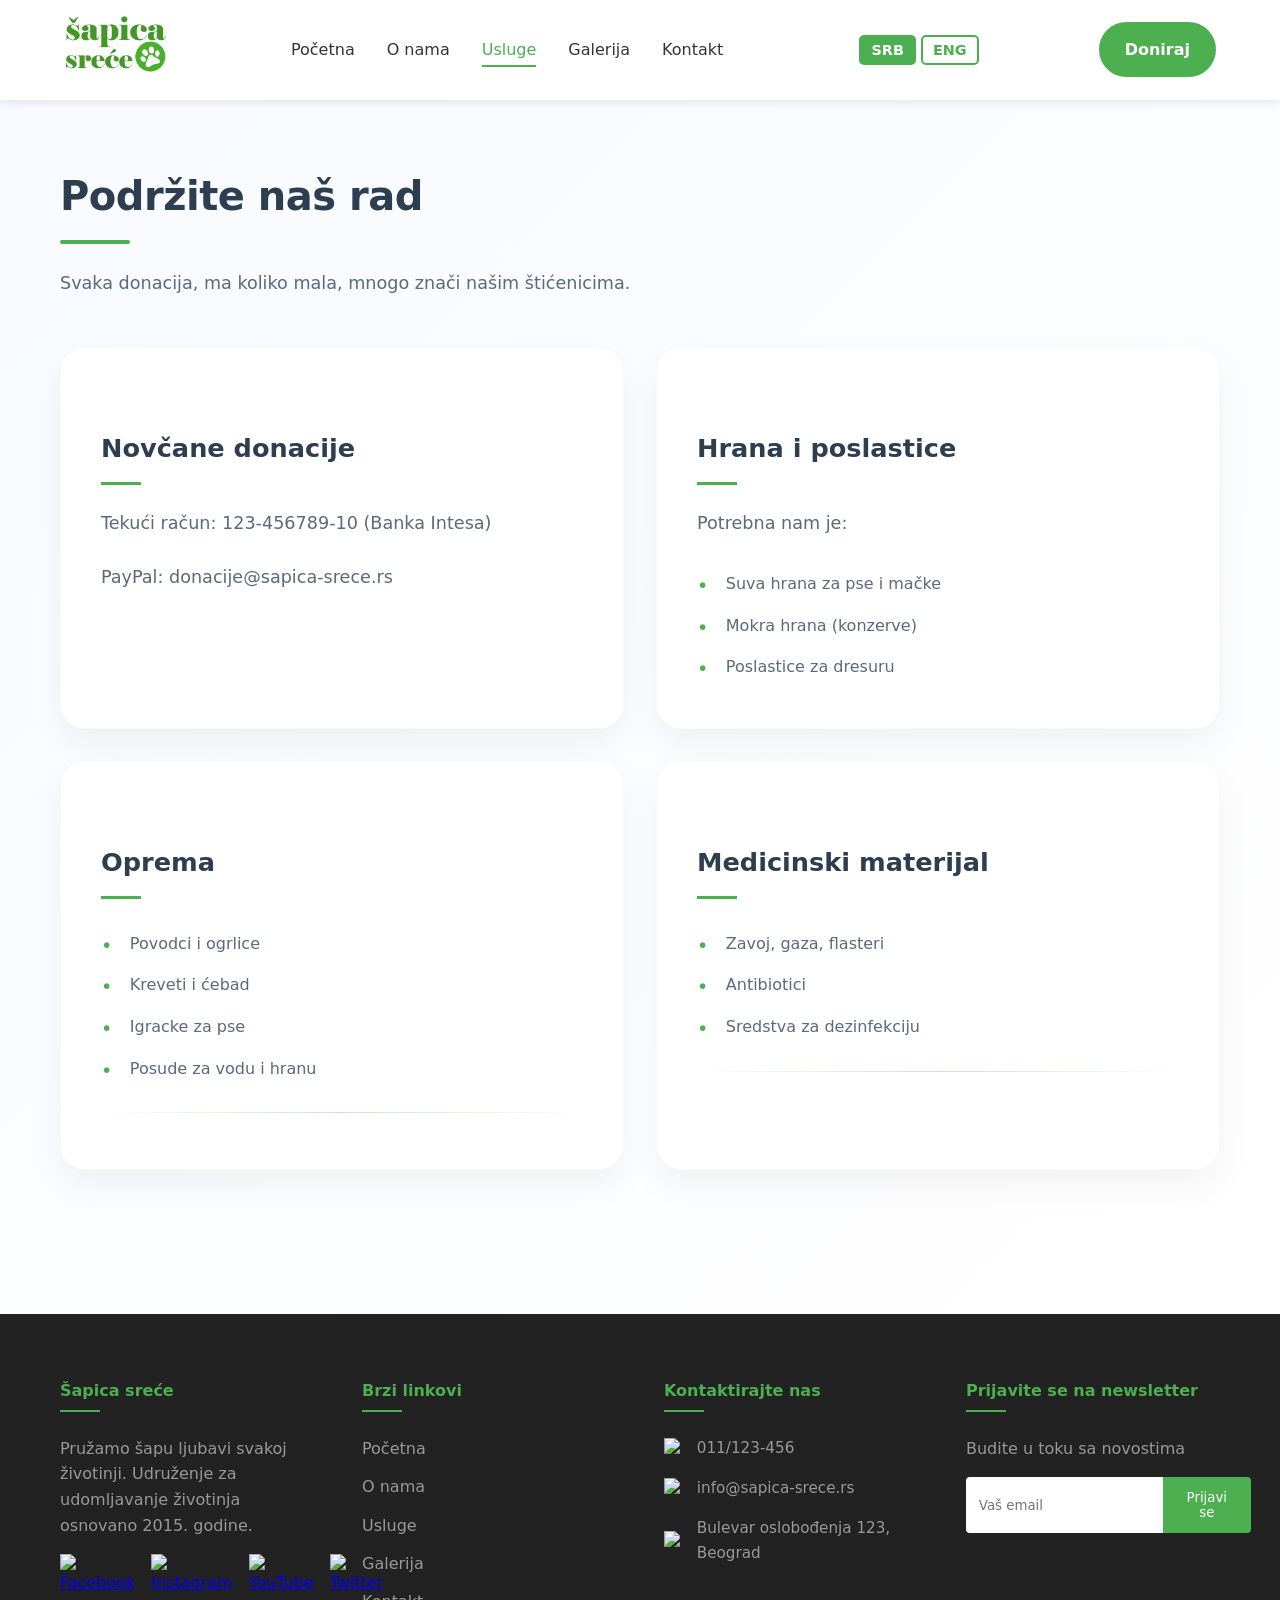
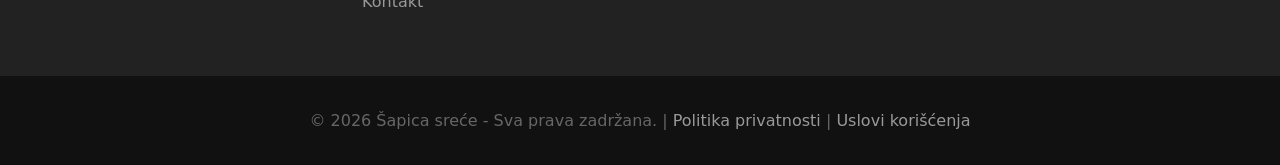
==== donacije.html @ 38eee3e7 "Add files via upload" ====
<!DOCTYPE html>
<html lang="sr">
<head>
    <meta charset="UTF-8">
    <meta name="viewport" content="width=device-width, initial-scale=1.0">

    <meta name="description" content="Podržite rad Šapica sreće donacijama. Hrana, oprema, novac ili volontiranje - svaka pomoć znači našim štićenicima.">
    <meta name="keywords" content="donacije, pomoć, hrana za pse, hrana za mačke, doniraj">
    <meta name="author" content="Šapica sreće">
    <meta name="robots" content="index, follow">

    <meta property="og:title" content="Donacije - Šapica sreće">
    <meta property="og:description" content="Pomozite nam da pomognemo njima. Donirajte.">
    <meta property="og:image" content="logo.png">
    <meta property="og:url" content="https://www.sapica-srece.rs/donacije.html">
    
    <title>Šapica sreće | Donacije</title>
    
    <link rel="stylesheet" href="style.css">
    <link rel="icon" type="image/png" href="sapica.png">
    <script type="application/ld+json">
        {
        "@context": "https://schema.org",
        "@type": "NGO",
        "name": "Šapica sreće",
        "alternateName": "Udruženje za udomljavanje životinja Šapica sreće",
        "url": "https://www.sapica-srece.rs",
        "logo": "logo.png",
        "description": "Udruženje za udomljavanje pasa i mačaka. Pružamo šapu ljubavi svakoj životinji.",
        "foundingDate": "2015",
        "email": "info@sapica-srece.rs",
        "telephone": "+38111123456",
        "address": {
            "@type": "PostalAddress",
            "streetAddress": "Bulevar oslobođenja 123",
            "addressLocality": "Beograd",
            "postalCode": "11000",
            "addressCountry": "RS"
        },
        "openingHoursSpecification": [
            {
            "@type": "OpeningHoursSpecification",
            "dayOfWeek": ["Monday", "Tuesday", "Wednesday", "Thursday", "Friday"],
            "opens": "10:00",
            "closes": "18:00"
            },
            {
            "@type": "OpeningHoursSpecification",
            "dayOfWeek": "Saturday",
            "opens": "10:00",
            "closes": "15:00"
            }
        ],
        "sameAs": [
            "https://www.facebook.com/sapicasrece",
            "https://www.instagram.com/sapicasrece"
        ]
        }
    </script>
</head>
<body class="donations-page">
    <header>
        <nav class="main-nav">
            <div class="nav-container">
                <div class="logo">
                    <a href="index.html">
                        <img src="logo.png" alt="Šapica sreće - Udruženje za udomljavanje životinja">
                    </a>
                </div>

                <ul class="nav-menu">
                    <li><a href="index.html">Početna</a></li>
                    <li><a href="o-nama.html">O nama</a></li>

                    <li class="mega-menu-trigger">
                        <a href="usluge.html" class="active">Usluge</a>
                        <div class="mega-menu">
                            <div class="mega-menu-grid">
                                <div class="mega-col">
                                    <h3>Udomljavanje</h3>
                                    <ul>
                                        <li><a href="psi.html">Psi za udomljavanje</a></li>
                                        <li><a href="macke.html">Mačke za udomljavanje</a></li>
                                    </ul>
                                </div>
                                <div class="mega-col">
                                    <h3>Veterinarska pomoć</h3>
                                    <ul>
                                        <li><a href="vakcinacije.html">Vakcinacije</a></li>
                                        <li><a href="sterilizacija.html">Sterilizacija</a></li>
                                        <li><a href="mikrocip.html">Mikročipovanje</a></li>
                                        <li><a href="pregledi.html">Zdravstveni pregledi</a></li>
                                    </ul>
                                </div>
                                <div class="mega-col">
                                    <h3>Volontiranje</h3>
                                    <ul>
                                        <li><a href="volontiranje.html">Postani volonter</a></li>
                                        <li><a href="donacije.html">Donacije</a></li>
                                    </ul>
                                </div>
                            </div>
                        </div>
                    </li>
                    
                    <li><a href="galerija.html">Galerija</a></li>
                    <li><a href="kontakt.html">Kontakt</a></li>
                </ul>

                <div class="language-selector">
                    <button class="lang-btn active" data-lang="sr">SRB</button>
                    <button class="lang-btn" data-lang="en">ENG</button>
                </div>
                <a href="donacije.html" class="donate-btn pulse-animation">Doniraj</a>

                <button class="hamburger-menu">
                    <span></span>
                    <span></span>
                    <span></span>
                </button>
            </div>
        </nav>
    </header>

<main>
<section class="service-detail">
    <div class="container">
        <div class="row">
            <div class="col-lg-8">
                <h2>Podržite naš rad</h2>
                <p>Svaka donacija, ma koliko mala, mnogo znači našim štićenicima.</p>
                
                <div class="donation-options">
                    <div class="donation-card">
                        <h3>Novčane donacije</h3>
                        <p>Tekući račun: 123-456789-10 (Banka Intesa)</p>
                        <p>PayPal: donacije@sapica-srece.rs</p>
                    </div>
                    
                    <div class="donation-card">
                        <h3>Hrana i poslastice</h3>
                        <p>Potrebna nam je:</p>
                        <ul>
                            <li>Suva hrana za pse i mačke</li>
                            <li>Mokra hrana (konzerve)</li>
                            <li>Poslastice za dresuru</li>
                        </ul>
                    </div>
                    
                    <div class="donation-card">
                        <h3>Oprema</h3>
                        <ul>
                            <li>Povodci i ogrlice</li>
                            <li>Kreveti i ćebad</li>
                            <li>Igracke za pse</li>
                            <li>Posude za vodu i hranu</li>
                        </ul>
                    </div>
                    
                    <div class="donation-card">
                        <h3>Medicinski materijal</h3>
                        <ul>
                            <li>Zavoj, gaza, flasteri</li>
                            <li>Antibiotici</li>
                            <li>Sredstva za dezinfekciju</li>
                        </ul>
                    </div>
                </div>
            </div>
        </div>
    </div>
</section>
</main>

    <footer>
        <div class="footer-content">
            <div class="footer-section">
                <h4>Šapica sreće</h4>
                <p>Pružamo šapu ljubavi svakoj životinji. Udruženje za udomljavanje životinja osnovano 2015. godine.</p>
                
                <div class="social-icons">
                    <a href="#" aria-label="Facebook"><img src="footer/fb-ikonica.png" alt="Facebook"></a>
                    <a href="#" aria-label="Instagram"><img src="footer/Instagram_ikonica.png" alt="Instagram"></a>
                    <a href="#" aria-label="YouTube"><img src="footer/yt-ikonica.png" alt="YouTube"></a>
                    <a href="#" aria-label="Twitter"><img src="footer/X_ikonica.png" alt="Twitter"></a>
                </div>
            </div>

            <div class="footer-section">
                <h4>Brzi linkovi</h4>
                <ul class="footer-links">
                    <li><a href="index.html">Početna</a></li>
                    <li><a href="o-nama.html">O nama</a></li>
                    <li><a href="usluge.html">Usluge</a></li>
                    <li><a href="galerija.html">Galerija</a></li>
                    <li><a href="kontakt.html">Kontakt</a></li>
                </ul>
            </div>

            <div class="footer-section">
                <h4>Kontaktirajte nas</h4>
                <ul class="contact-info">
                    <li><img src="footer/telefon-ikonica.png" alt="Telefon"> 011/123-456</li>
                    <li><img src="footer/email-ikonica.png" alt="Email"> info@sapica-srece.rs</li>
                    <li><img src="footer/lokacija-ikonica.png" alt="Lokacija"> Bulevar oslobođenja 123, Beograd</li>
                </ul>
            </div>

            <div class="footer-section">
                <h4>Prijavite se na newsletter</h4>
                <p>Budite u toku sa novostima</p>
                <form class="newsletter-form">
                    <input type="email" placeholder="Vaš email" required>
                    <button type="submit">Prijavi se</button>
                </form>
            </div>
        </div>
        
        <div class="footer-bottom">
            <p>&copy; 2026 Šapica sreće - Sva prava zadržana. | <a href="politika-privatnosti.html">Politika privatnosti</a> | <a href="uslovi.html">Uslovi korišćenja</a></p>
        </div>
    </footer>

    <script src="js/jquery-3.6.0.min.js"></script>
    <script src="main.js"></script>
    <script src="jezik.js"></script>
</body>
</html>
---- style.css ----
/* ===== 1. RESET I OSNOVNI STILOVI ===== */
* {
    margin: 0;
    padding: 0;
    box-sizing: border-box;
}

:root {
    --primary-color: #4CAF50;
    --text-color: #333333;
    --light-gray: #f5f5f5;
    --dark-gray: #666666;
    --white: #ffffff;
    --black: #000000;
    --shadow: 0 2px 10px rgba(0, 0, 0, 0.1);
    --shadow-hover: 0 5px 20px rgba(0, 0, 0, 0.15);
    --transition: all 0.3s ease;
}
@font-face {
    font-family: 'Montserrat';
    src: url('Lavishly_Yours,Montserrat/Montserrat/Montserrat-VariableFont_wght.ttf') format('truetype');
    font-weight: 100 900;  /* Podržava sve debljine od 100 do 900 */
    font-style: normal;
    font-display: swap;
}

@font-face {
    font-family: 'Montserrat';
    src: url('Lavishly_Yours,Montserrat/Montserrat/Montserrat-Italic-VariableFont_wght.ttf') format('truetype');
    font-weight: 100 900;
    font-style: italic;
    font-display: swap;
}

* {
    font-family: 'Montserrat', 'Segoe UI', system-ui, -apple-system, sans-serif;
}
html {
    scroll-behavior: smooth;
    font-size: 16px;
}

body {
    font-family: 'Montserrat', 'Segoe UI', sans-serif;
    color: var(--text-color);
    line-height: 1.6;
    overflow-x: hidden;
}

.container {
    max-width: 1200px;
    margin: 0 auto;
    padding: 0 20px;
}

/* ===== 2. TIPOGRAFIJA ===== */
.section-title {
    font-size: 2.5rem;
    text-align: center;
    margin-bottom: 3rem;
    position: relative;
    padding-bottom: 1rem;
}

.section-title::after {
    content: '';
    position: absolute;
    bottom: 0;
    left: 50%;
    transform: translateX(-50%);
    width: 80px;
    height: 3px;
    background: var(--primary-color);
}

.section-title.text-left::after {
    left: 0;
    transform: none;
}

.page-hero {
    height: 300px;
    background-size: cover;
    background-position: center;
    display: flex;
    align-items: center;
    justify-content: center;
    text-align: center;
    color: var(--white);
    position: relative;
}

.hero-content h1 {
    font-size: 3rem;
    margin-bottom: 1rem;
    animation: fadeInDown 1s;
}

.hero-content p {
    font-size: 1.2rem;
    animation: fadeInUp 1s;
}
.hero-content1 h1 {
    font-size: 3rem;
    margin-bottom: 1rem;
    animation: fadeInDown 1s;
}

.hero-content1 p {
    font-size: 1.2rem;
    animation: fadeInUp 1s;
}

/* ===== 3. DUGMAD ===== */
.btn-outline {
    display: inline-block;
    padding: 1rem 2rem;
    border: 2px solid var(--primary-color);
    color: var(--primary-color);
    text-decoration: none;
    border-radius: 50px;
    transition: var(--transition);
}

.btn-outline:hover {
    background: var(--primary-color);
    color: var(--white);
}

.btn-primary {
    display: inline-block;
    padding: 1rem 2rem;
    background: var(--primary-color);
    color: var(--white);
    text-decoration: none;
    border-radius: 50px;
    transition: var(--transition);
    border: 2px solid var(--primary-color);
}

.btn-primary:hover {
    background: transparent;
    color: var(--primary-color);
}

.btn-service {
    display: inline-block;
    padding: 0.8rem 2rem;
    background: transparent;
    color: var(--primary-color);
    text-decoration: none;
    border: 2px solid var(--primary-color);
    border-radius: 50px;
    font-weight: 600;
    transition: all 0.3s ease;
    font-size: 0.95rem;
    letter-spacing: 0.5px;
}

.btn-service:hover {
    background: var(--primary-color);
    color: white;
    transform: translateY(-2px);
    box-shadow: 0 5px 15px rgba(76, 175, 80, 0.3);
}

.btn-small {
    display: inline-block;
    margin: 0 1rem 1rem;
    padding: 0.5rem 1.5rem;
    background: var(--primary-color);
    color: white;
    text-decoration: none;
    border-radius: 5px;
    transition: 0.3s;
}

.btn-small:hover {
    background: var(--primary-color);
}

.btn-sidebar {
    display: block;
    width: 100%;
    padding: 1.2rem;
    background: var(--primary-color);
    color: white;
    text-align: center;
    text-decoration: none;
    border-radius: 50px;
    margin-top: 2rem;
    transition: all 0.3s ease;
    font-weight: 600;
    font-size: 1.1rem;
    letter-spacing: 0.5px;
    border: none;
    box-shadow: 0 10px 20px rgba(76, 175, 80, 0.2);
}

.btn-sidebar:hover {
    transform: translateY(-3px);
    box-shadow: 0 15px 30px rgba(76, 175, 80, 0.3);
}

.btn-cta {
    display: inline-block;
    padding: 1.2rem 3.5rem;
    background: white;
    color: var(--primary-color);
    text-decoration: none;
    border-radius: 50px;
    font-weight: 700;
    font-size: 1.2rem;
    transition: all 0.3s ease;
    box-shadow: 0 15px 30px rgba(0, 0, 0, 0.2);
    position: relative;
    z-index: 1;
}

.btn-cta:hover {
    background: transparent;
    color: white;
    transform: translateY(-5px);
    box-shadow: 0 25px 40px rgba(0, 0, 0, 0.3);
}
.btn-submit {
    display: block;
    width: 100%;
    padding: 1.2rem;
    background: var(--primary-color);
    color: white;
    text-align: center;
    text-decoration: none;
    border-radius: 50px;
    margin-top: 2rem;
    transition: all 0.3s ease;
    font-weight: 600;
    font-size: 1.1rem;
    letter-spacing: 0.5px;
    border: none;
    box-shadow: 0 10px 20px rgba(76, 175, 80, 0.2);
}

.btn-submit:hover {
    transform: translateY(-3px);
    box-shadow: 0 15px 30px rgba(76, 175, 80, 0.3);
}
/* ===== 4. NAVIGACIJA ===== */
.main-nav {
    background: var(--white);
    box-shadow: var(--shadow);
    position: sticky;
    top: 0;
    z-index: 1000;
}

.nav-container {
    display: flex;
    justify-content: space-between;
    align-items: center;
    padding: 1rem 5%;
    max-width: 1400px;
    margin: 0 auto;
}

.logo img {
    height: 60px;
    transition: var(--transition);
}

.logo img:hover {
    transform: scale(1.05);
}

.nav-menu {
    display: flex;
    list-style: none;
    gap: 2rem;
}

.nav-menu li {
    position: relative;
}

.nav-menu a {
    text-decoration: none;
    color: var(--text-color);
    font-weight: 500;
    padding: 0.5rem 0;
    transition: var(--transition);
    position: relative;
}

.nav-menu a::after {
    content: '';
    position: absolute;
    bottom: 0;
    left: 0;
    width: 0;
    height: 2px;
    background: var(--primary-color);
    transition: var(--transition);
}

.nav-menu a.active::after,
.nav-menu a:hover::after {
    width: 100%;
}

.nav-menu a:hover,
.nav-menu a.active {
    color: var(--primary-color);
}

/* Mega meni */
.mega-menu-trigger {
    position: relative;
}

.mega-menu {
    position: absolute;
    top: 100%;
    left: -100px;
    width: 600px;
    background: var(--white);
    box-shadow: var(--shadow-hover);
    border-radius: 8px;
    opacity: 0;
    visibility: hidden;
    transition: var(--transition);
    padding: 2rem;
    z-index: 1000;
}

.mega-menu-trigger:hover .mega-menu {
    opacity: 1;
    visibility: visible;
    transform: translateY(10px);
}

.mega-menu-grid {
    display: grid;
    grid-template-columns: repeat(3, 1fr);
    gap: 2rem;
}

.mega-col h3 {
    color: var(--primary-color);
    margin-bottom: 1rem;
    font-size: 1.1rem;
}

.mega-col ul {
    list-style: none;
}

.mega-col ul li {
    margin-bottom: 0.5rem;
}

.mega-col ul li a {
    color: var(--dark-gray);
    font-size: 0.9rem;
    padding: 0.2rem 0;
    display: inline-block;
}

.mega-col ul li a:hover {
    color: var(--primary-color);
    padding-left: 5px;
}

/* Donate dugme */
.donate-btn {
    background: var(--primary-color);
    color: var(--white);
    padding: 0.8rem 1.5rem;
    border-radius: 50px;
    text-decoration: none;
    font-weight: 600;
    transition: var(--transition);
    border: 2px solid var(--primary-color);
}

.donate-btn:hover {
    background: transparent;
    color: var(--primary-color);
    transform: translateY(-2px);
}

/* Hamburger meni */
.hamburger-menu {
    display: none;
    flex-direction: column;
    background: none;
    border: none;
    cursor: pointer;
}

.hamburger-menu span {
    width: 25px;
    height: 3px;
    background: var(--text-color);
    margin: 2px 0;
    transition: var(--transition);
}

/* ===== 5. POČETNA STRANA ===== */
/* Slider */
.slider-section {
    position: relative;
    height: 600px;
    overflow: hidden;
}

.slider-container {
    height: 100%;
}

.slider {
    height: 100%;
    position: relative;
}

.slide {
    position: absolute;
    width: 100%;
    height: 100%;
    opacity: 0;
    transition: opacity 0.5s ease;
}

.slide.active {
    opacity: 1;
}

.slide img {
    width: 100%;
    height: 100%;
    object-fit: cover;
}

.slide-content {
    position: absolute;
    bottom: 100px;
    left: 50px;
    color: var(--white);
    text-shadow: 2px 2px 4px rgba(0, 0, 0, 0.5);
    max-width: 600px;
    animation: slideIn 1s ease;
}

.slide-content h2 {
    font-size: 3rem;
    margin-bottom: 1rem;
}

.slide-content p {
    font-size: 1.2rem;
    margin-bottom: 2rem;
}

.slider-btn {
    display: inline-block;
    padding: 1rem 2rem;
    background: var(--primary-color);
    color: var(--white);
    text-decoration: none;
    border-radius: 50px;
    transition: var(--transition);
}

.slider-btn:hover {
    background: var(--primary-color);
    transform: translateY(-2px);
}

.slider-control {
    position: absolute;
    top: 50%;
    transform: translateY(-50%);
    background: rgba(255, 255, 255, 0.3);
    border: none;
    width: 50px;
    height: 50px;
    border-radius: 50%;
    cursor: pointer;
    font-size: 1.5rem;
    color: var(--white);
    transition: var(--transition);
    z-index: 10;
}

.slider-control:hover {
    background: rgba(255, 255, 255, 0.8);
    color: var(--text-color);
}

.slider-control.prev {
    left: 20px;
}

.slider-control.next {
    right: 20px;
}

.slider-dots {
    position: absolute;
    bottom: 20px;
    left: 50%;
    transform: translateX(-50%);
    display: flex;
    gap: 10px;
    z-index: 10;
}

.dot {
    width: 12px;
    height: 12px;
    background: rgba(255, 255, 255, 0.5);
    border-radius: 50%;
    cursor: pointer;
    transition: var(--transition);
}

.dot.active,
.dot:hover {
    background: var(--white);
    transform: scale(1.2);
}

/* About preview */
.about-preview {
    padding: 4rem 0;
    background: var(--light-gray);
}

.about-content {
    text-align: center;
    max-width: 800px;
    margin: 0 auto;
}

.about-content h2 {
    font-size: 2.5rem;
    margin-bottom: 1.5rem;
}

.about-content p {
    font-size: 1.1rem;
    margin-bottom: 2rem;
    color: var(--dark-gray);
}

/* Services preview */
.services-preview {
    padding: 4rem 0;
}

.service-card {
    text-align: center;
    padding: 2rem;
    border-radius: 8px;
    box-shadow: var(--shadow);
    transition: var(--transition);
    height: 100%;
}

.service-card:hover {
    transform: translateY(-10px);
    box-shadow: var(--shadow-hover);
}

.service-icon {
    width: 80px;
    height: 80px;
    margin: 0 auto 1.5rem;
}

.service-icon img {
    width: 100%;
    height: 100%;
    object-fit: contain;
}

.service-card h3 {
    margin-bottom: 1rem;
    color: var(--primary-color);
}

.service-card p {
    color: var(--dark-gray);
    margin-bottom: 1.5rem;
}

.read-more {
    color: var(--primary-color);
    text-decoration: none;
    font-weight: 600;
    transition: var(--transition);
}

.read-more:hover {
    color: var(--primary-color);
    padding-left: 5px;
}

/* Video sekcija */
.video-section {
    padding: 4rem 0;
    background: var(--light-gray);
}

.video-wrapper {
    max-width: 800px;
    margin: 0 auto;
    border-radius: 8px;
    overflow: hidden;
    box-shadow: var(--shadow);
}

.video-wrapper video {
    width: 100%;
    display: block;
}

.video-caption {
    text-align: center;
    margin-top: 1rem;
    color: var(--dark-gray);
}

/* Animacija sekcija */
.animation-section {
    padding: 4rem 0;
    background: var(--light-gray);
}

.animation-demo {
    display: flex;
    justify-content: center;
    gap: 2rem;
    flex-wrap: wrap;
}

.animated-box {
    position: relative;
    width: 300px;
    height: 300px;
    overflow: hidden;
    border-radius: 8px;
    box-shadow: var(--shadow);
    cursor: pointer;
}

.animated-box img {
    width: 100%;
    height: 100%;
    object-fit: cover;
    transition: transform 0.5s ease;
}

.animated-box:hover img {
    transform: scale(1.2) rotate(5deg);
}

.animated-box .overlay {
    position: absolute;
    bottom: -100%;
    left: 0;
    width: 100%;
    padding: 1.5rem;
    background: rgba(76, 175, 80, 0.9);
    color: var(--white);
    transition: bottom 0.5s ease;
    text-align: center;
}

.animated-box:hover .overlay {
    bottom: 0;
}

/* Dokument sekcija */
.document-section {
    padding: 4rem 0;
}

.documents-list {
    max-width: 600px;
    margin: 0 auto;
}

.doc-link {
    display: flex;
    align-items: center;
    padding: 1rem;
    background: var(--light-gray);
    border-radius: 8px;
    text-decoration: none;
    color: var(--text-color);
    margin-bottom: 1rem;
    transition: var(--transition);
}

.doc-link:hover {
    background: var(--primary-color);
    color: var(--white);
    transform: translateX(10px);
}

.doc-link img {
    width: 30px;
    height: 30px;
    margin-right: 1rem;
}

.doc-link span {
    flex: 1;
    font-weight: 500;
}

.doc-link small {
    color: var(--dark-gray);
    font-size: 0.8rem;
}

.doc-link:hover small {
    color: rgba(255, 255, 255, 0.8);
}

/* Map sekcija */
.map-section {
    padding: 4rem 0;
    background: var(--light-gray);
}

.map-wrapper {
    height: 400px;
    border-radius: 8px;
    overflow: hidden;
    box-shadow: var(--shadow);
    margin-bottom: 2rem;
}

.map-wrapper iframe {
    width: 100%;
    height: 100%;
}

.address-info {
    text-align: center;
}

.address-info p {
    margin-bottom: 0.5rem;
}

.address-info strong {
    color: var(--primary-color);
}

/* ===== 6. O NAMA STRANICA ===== */
.our-story {
    padding: 4rem 0;
}

.story-text {
    margin-bottom: 1.5rem;
    line-height: 1.8;
    color: var(--dark-gray);
}

.mission-vision {
    display: flex;
    gap: 2rem;
    margin-top: 2rem;
}

.mission, .vision {
    flex: 1;
    padding: 1rem;
    background: var(--light-gray);
    border-radius: 10px;
}

.mission h3, .vision h3 {
    display: flex;
    align-items: center;
    gap: 0.5rem;
    margin-bottom: 1rem;
    color: var(--primary-color);
}

/* Statistika */
.stats-section {
    padding: 4rem 0;
    background: var(--primary-color);
    color: var(--white);
}

.stats-section .section-title {
    color: var(--white);
}

.stats-section .section-title::after {
    background: var(--white);
}

.stats-grid {
    display: grid;
    grid-template-columns: repeat(4, 1fr);
    gap: 2rem;
    text-align: center;
}

.stat-item {
    padding: 2rem;
}

.stat-number {
    font-size: 3.5rem;
    font-weight: bold;
    display: block;
    margin-bottom: 0.5rem;
}

.stat-label {
    font-size: 1.1rem;
    opacity: 0.9;
}

/* Tim */
.our-team {
    padding: 4rem 0;
}

.team-card {
    text-align: center;
    padding: 2rem;
    border-radius: 8px;
    box-shadow: var(--shadow);
    transition: var(--transition);
    margin-bottom: 2rem;
}

.team-card:hover {
    transform: translateY(-10px);
    box-shadow: var(--shadow-hover);
}

.team-image {
    position: relative;
    width: 200px;
    height: 200px;
    margin: 0 auto 1.5rem;
    border-radius: 50%;
    overflow: hidden;
}

.team-image img {
    width: 100%;
    height: 100%;
    object-fit: cover;
    transition: var(--transition);
}

.team-card:hover .team-image img {
    transform: scale(1.1);
}

.team-card h3 {
    margin-bottom: 0.5rem;
}

.team-card .position {
    color: var(--primary-color);
    font-weight: 600;
    margin-bottom: 1rem;
}

.team-card .bio {
    color: var(--dark-gray);
    font-size: 0.9rem;
}

/* Partneri */
.partners {
    padding: 4rem 0;
    background: var(--light-gray);
}

.partner-logos {
    display: flex;
    justify-content: center;
    align-items: center;
    flex-wrap: wrap;
    gap: 3rem;
}

.partner-logos img {
    max-width: 150px;
    filter: grayscale(100%);
    opacity: 0.7;
    transition: var(--transition);
}

.partner-logos img:hover {
    filter: grayscale(0);
    opacity: 1;
    transform: scale(1.1);
}

/* ===== 7. USLUGE STRANICA ===== */
.services-page {
    padding: 4rem 0;
    background: #f9f9f9;
}

.services-page .section-title {
    font-size: 2rem;
    margin-bottom: 2rem;
    color: var(--primary-color);
    position: relative;
    padding-bottom: 0.5rem;
}

.services-page .section-title::after {
    content: '';
    position: absolute;
    bottom: 0;
    left: 0;
    width: 60px;
    height: 3px;
    background: var(--primary-color);
}

.services-page .service-card1 {
    background: white;
    border-radius: 15px;
    padding: 2.5rem 2rem;
    text-align: center;
    box-shadow: 0 10px 30px rgba(0, 0, 0, 0.05);
    transition: all 0.3s ease;
    height: 100%;
    border: 1px solid #eee;
    margin-bottom: 2rem;
}

.services-page .service-card1:hover {
    transform: translateY(-10px);
    box-shadow: 0 20px 40px rgba(76, 175, 80, 0.1);
    border-color: var(--primary-color);
}

.services-page .service-icon {
    width: 80px;
    height: 80px;
    margin: 0 auto 1.5rem;
    background: rgba(76, 175, 80, 0.1);
    border-radius: 50%;
    padding: 1rem;
    transition: all 0.3s ease;
}

.services-page .service-card1:hover .service-icon {
    background: var(--primary-color);
    transform: scale(1.1);
}

.services-page .service-icon img {
    width: 100%;
    height: 100%;
    object-fit: contain;
    filter: brightness(0) saturate(100%) invert(36%) sepia(98%) saturate(374%) hue-rotate(86deg) brightness(92%) contrast(92%);
}

.services-page .service-card1:hover .service-icon img {
    filter: brightness(0) invert(1); 
}

.services-page .service-card1 h3 {
    font-size: 1.8rem;
    margin-bottom: 1rem;
    color: var(--text-color);
}

.services-page .service-card1 p {
    color: #666;
    line-height: 1.7;
    margin-bottom: 2rem;
    font-size: 1rem;
}

/* ===== 8. PODSTRANICE ZA USLUGE ===== */
.service-subpage {
    padding: 4rem 0;
}



.page-title {
    font-size: 2.5rem;
    color: var(--text-color);
    margin-bottom: 1rem;
}

.page-description {
    font-size: 1.2rem;
    color: var(--dark-gray);
    margin-bottom: 3rem;
}

.animals-grid {
    display: grid;
    grid-template-columns: repeat(auto-fill, minmax(280px, 1fr));
    gap: 30px;
}

.animal-card {
    background: white;
    border-radius: 10px;
    overflow: hidden;
    box-shadow: 0 5px 15px rgba(0,0,0,0.1);
    transition: 0.3s;
}

.animal-card:hover {
    transform: translateY(-5px);
    box-shadow: 0 15px 30px rgba(0,0,0,0.15);
}

.animal-card img {
    width: 100%;
    height: 250px;
    object-fit: cover;
}

.animal-card h3 {
    font-size: 1.5rem;
    margin: 1rem 1rem 0.5rem;
}

.animal-card p {
    margin: 0 1rem 0.5rem;
    color: #666;
}

.animal-desc {
    font-style: italic;
    margin-bottom: 1rem;
}
.page-title1 {
    font-size: 2.5rem;
    color: var(--text-color);
    margin-bottom: 1rem;
}

.page-description1 {
    font-size: 1.2rem;
    color: var(--dark-gray);
    margin-bottom: 3rem;
}

.animals-grid1 {
    display: grid;
    grid-template-columns: repeat(auto-fill, minmax(280px, 1fr));
    gap: 30px;
}

.animal-card1 {
    background: white;
    border-radius: 10px;
    overflow: hidden;
    box-shadow: 0 5px 15px rgba(0,0,0,0.1);
    transition: 0.3s;
}

.animal-card1:hover {
    transform: translateY(-5px);
    box-shadow: 0 15px 30px rgba(0,0,0,0.15);
}

.animal-card1 img {
    width: 100%;
    height: 250px;
    object-fit: cover;
}

.animal-card1 h3 {
    font-size: 1.5rem;
    margin: 1rem 1rem 0.5rem;
}

.animal-card1 p {
    margin: 0 1rem 0.5rem;
    color: #666;
}

.animal-desc1 {
    font-style: italic;
    margin-bottom: 1rem;
}
/* ===== 9. SERVICE DETAIL PAGES ===== */
.service-detail {
    padding: 4rem 0 6rem;
    background: linear-gradient(135deg, #f8faff 0%, #ffffff 100%);
}

.service-detail h2 {
    font-size: 2.5rem;
    color: #2d3e50;
    margin-bottom: 1.5rem;
    position: relative;
    padding-bottom: 1rem;
    font-weight: 700;
    letter-spacing: -0.5px;
}

.service-detail h2::after {
    content: '';
    position: absolute;
    bottom: 0;
    left: 0;
    width: 70px;
    height: 4px;
    background: var(--primary-color);
    border-radius: 2px;
}

.service-detail h3 {
    font-size: 1.6rem;
    color: #34495e;
    margin: 2.5rem 0 1.2rem;
    font-weight: 600;
}

.service-detail p {
    font-size: 1.1rem;
    line-height: 1.8;
    color: #5a6a7a;
    margin-bottom: 1.5rem;
}

.service-list {
    list-style: none;
    padding: 0;
    margin: 2rem 0;
}

.service-list li {
    padding: 1rem 0 1rem 2.5rem;
    border-bottom: 1px solid rgba(0,0,0,0.05);
    position: relative;
    font-size: 1.1rem;
    color: #4a5a6a;
    transition: all 0.3s ease;
}

.service-list li:hover {
    padding-left: 3rem;
    background: rgba(76, 175, 80, 0.02);
}

.service-list li::before {
    content: '~';
    position: absolute;
    left: 0;
    top: 1rem;
    color: var(--primary-color);
    font-weight: bold;
    font-size: 1.3rem;
    background: rgba(76, 175, 80, 0.1);
    width: 24px;
    height: 24px;
    border-radius: 50%;
    display: flex;
    align-items: center;
    justify-content: center;
    font-size: 0.9rem;
}

.service-steps {
    list-style: none;
    padding: 0;
    counter-reset: step-counter;
    margin: 2rem 0;
}

.service-steps li {
    counter-increment: step-counter;
    padding: 1.2rem 1.2rem 1.2rem 4rem;
    margin-bottom: 1rem;
    background: white;
    border-radius: 12px;
    box-shadow: 0 5px 20px rgba(0,0,0,0.02);
    position: relative;
    font-size: 1.1rem;
    color: #4a5a6a;
    border-left: 3px solid transparent;
    transition: all 0.3s ease;
}

.service-steps li:hover {
    border-left-color: var(--primary-color);
    box-shadow: 0 8px 25px rgba(76, 175, 80, 0.1);
    transform: translateX(5px);
}

.service-steps li::before {
    content: counter(step-counter);
    position: absolute;
    left: 1rem;
    top: 50%;
    transform: translateY(-50%);
    background: var(--primary-color);
    color: white;
    width: 32px;
    height: 32px;
    border-radius: 50%;
    display: flex;
    align-items: center;
    justify-content: center;
    font-weight: bold;
    font-size: 1rem;
    box-shadow: 0 5px 10px rgba(76, 175, 80, 0.3);
}

/* Price card */
.price-card {
    background: white;
    padding: 2.5rem;
    border-radius: 24px;
    box-shadow: 0 20px 40px rgba(0,0,0,0.08);
    margin-bottom: 2rem;
    border: 1px solid rgba(255,255,255,0.5);
    backdrop-filter: blur(10px);
    position: relative;
    overflow: hidden;
}

.price-card::before {
    content: '';
    position: absolute;
    top: 0;
    right: 0;
    width: 150px;
    height: 150px;
    background: linear-gradient(135deg, rgba(76, 175, 80, 0.1), rgba(255, 152, 0, 0.1));
    border-radius: 50%;
    transform: translate(50px, -50px);
}

.price-card h4 {
    color: #2d3e50;
    margin-bottom: 2rem;
    font-size: 1.8rem;
    font-weight: 700;
    position: relative;
    z-index: 1;
}

.price-item {
    display: flex;
    justify-content: space-between;
    padding: 1rem 0;
    border-bottom: 1px dashed rgba(0,0,0,0.1);
    font-size: 1.1rem;
    position: relative;
    z-index: 1;
}

.price-item:last-child {
    border-bottom: none;
}

.price-item.total {
    margin-top: 1rem;
    padding-top: 1.5rem;
    border-top: 2px solid rgba(76, 175, 80, 0.3);
    font-weight: bold;
}

.price-item.total span {
    color: var(--primary-color);
    font-weight: 600;
}

.price-item.total strong {
    color: var(--primary-color);
    font-size: 1.5rem;
}

/* Contact sidebar */
.contact-sidebar, .note-card, .info-card {
    background: white;
    padding: 2.5rem;
    border-radius: 24px;
    margin-bottom: 2rem;
    box-shadow: 0 15px 35px rgba(0,0,0,0.05);
    border: 1px solid rgba(0,0,0,0.03);
    transition: all 0.3s ease;
}

.contact-sidebar:hover, .note-card:hover, .info-card:hover {
    transform: translateY(-5px);
    box-shadow: 0 25px 45px rgba(76, 175, 80, 0.1);
}

.contact-sidebar h4, .note-card h4, .info-card h4 {
    color: #2d3e50;
    font-size: 1.5rem;
    margin-bottom: 1.5rem;
    font-weight: 600;
    position: relative;
    padding-bottom: 0.8rem;
}

.contact-sidebar h4::after, .note-card h4::after, .info-card h4::after {
    content: '';
    position: absolute;
    bottom: 0;
    left: 0;
    width: 40px;
    height: 3px;
    background: var(--primary-color);
    border-radius: 2px;
}

.contact-sidebar p {
    display: flex;
    align-items: center;
    gap: 1rem;
    margin-bottom: 1.2rem;
    font-size: 1rem;
    color: #5a6a7a;
}

.contact-sidebar img {
    width: 22px;
    height: 22px;
    opacity: 0.7;
}

/* Vaccine table */
.vaccine-table {
    width: 100%;
    border-collapse: separate;
    border-spacing: 0 8px;
    margin: 3rem 0;
}

.vaccine-table th {
    background: linear-gradient(135deg, var(--primary-color), #006525);
    color: white;
    padding: 1.2rem;
    font-weight: 600;
    font-size: 1.1rem;
    letter-spacing: 0.5px;
}

.vaccine-table th:first-child {
    border-radius: 15px 0 0 15px;
}

.vaccine-table th:last-child {
    border-radius: 0 15px 15px 0;
}

.vaccine-table td {
    padding: 1.2rem;
    background: white;
    border-radius: 12px;
    box-shadow: 0 3px 10px rgba(0,0,0,0.02);
    font-size: 1.05rem;
    color: #4a5a6a;
}

/* Aktivnosti za volontiranje */
.volunteer-activities {
    display: grid;
    grid-template-columns: repeat(auto-fit, minmax(250px, 1fr));
    gap: 1.5rem;
    margin: 2.5rem 0;
}

.activity {
    background: white;
    padding: 2rem;
    border-radius: 20px;
    box-shadow: 0 10px 30px rgba(0,0,0,0.03);
    border: 1px solid rgba(0,0,0,0.02);
    transition: all 0.3s ease;
}

.activity:hover {
    transform: translateY(-5px);
    box-shadow: 0 20px 40px rgba(76, 175, 80, 0.1);
    border-color: rgba(76, 175, 80, 0.2);
}

.activity h4 {
    color: var(--primary-color);
    font-size: 1.3rem;
    margin-bottom: 1rem;
}

.activity p {
    color: #6b7a8a;
    line-height: 1.6;
    margin: 0;
}

/* ===== 10. GALERIJA ===== */
.gallery-section {
    padding: 5rem 0;
    background: #fafafa;
}

.gallery-section .section-title {
    font-size: 2.5rem;
    margin-bottom: 1.5rem;
    color: var(--text-color);
}

.gallery-intro {
    text-align: center;
    max-width: 800px;
    margin: 0 auto 3rem auto;
    font-size: 1.2rem;
    line-height: 1.8;
    color: var(--dark-gray);
}

.gallery-grid {
    display: grid;
    grid-template-columns: repeat(auto-fill, minmax(350px, 1fr));
    gap: 25px;
    margin-top: 2rem;
}

.gallery-item {
    position: relative;
    border-radius: 12px;
    overflow: hidden;
    aspect-ratio: 4/3;
    cursor: pointer;
    box-shadow: 0 5px 15px rgba(0, 0, 0, 0.1);
    transition: all 0.3s ease;
}

.gallery-item:hover {
    transform: translateY(-5px);
    box-shadow: 0 15px 30px rgba(0, 0, 0, 0.15);
}

.gallery-item img {
    width: 100%;
    height: 100%;
    object-fit: cover;
    transition: transform 0.5s ease;
}

.gallery-item:hover img {
    transform: scale(1.05);
}

.gallery-overlay {
    position: absolute;
    bottom: -100%;
    left: 0;
    width: 100%;
    padding: 2rem 1.5rem;
    background: linear-gradient(to top, rgba(0, 0, 0, 0.9), transparent);
    color: white;
    transition: bottom 0.4s ease;
    text-align: center;
    display: flex;
    flex-direction: column;
    justify-content: flex-end;
    min-height: 70%;
}

.gallery-item:hover .gallery-overlay {
    bottom: 0;
}

.gallery-overlay h3 {
    font-size: 1.8rem;
    margin-bottom: 0.5rem;
    font-weight: 700;
    text-shadow: 2px 2px 4px rgba(0, 0, 0, 0.5);
}

.gallery-overlay p {
    font-size: 1.1rem;
    margin-bottom: 0.3rem;
    opacity: 0.95;
    line-height: 1.5;
}

.gallery-overlay .description {
    font-style: italic;
    font-size: 1rem;
    margin-top: 0.5rem;
    padding-top: 0.5rem;
    border-top: 1px solid rgba(255, 255, 255, 0.3);
}

/* Lightbox */
.lightbox {
    display: none;
    position: fixed;
    z-index: 2000;
    top: 0;
    left: 0;
    width: 100%;
    height: 100%;
    background: rgba(0, 0, 0, 0.95);
}

.lightbox-content {
    max-width: 80%;
    max-height: 80%;
    position: absolute;
    top: 50%;
    left: 50%;
    transform: translate(-50%, -50%);
    border: 3px solid white;
    border-radius: 8px;
}

.close-lightbox {
    position: absolute;
    top: 20px;
    right: 30px;
    color: white;
    font-size: 40px;
    cursor: pointer;
    transition: 0.3s;
}

.close-lightbox:hover {
    color: var(--primary-color);
}

.lightbox-prev,
.lightbox-next {
    position: absolute;
    top: 50%;
    transform: translateY(-50%);
    background: rgba(255, 255, 255, 0.2);
    color: white;
    border: none;
    font-size: 2rem;
    padding: 1rem;
    cursor: pointer;
    transition: 0.3s;
    border-radius: 5px;
}

.lightbox-prev:hover,
.lightbox-next:hover {
    background: var(--primary-color);
}

.lightbox-prev {
    left: 20px;
}

.lightbox-next {
    right: 20px;
}

/* ===== 11. VOLONTERSKA STRANICA ===== */
.volunteer-section {
    padding: 4rem 0;
}

.volunteer-form {
    background: white;
    padding: 3rem;
    border-radius: 30px;
    box-shadow: 0 30px 60px rgba(0,0,0,0.1);
    border: 1px solid rgba(255,255,255,0.5);
    margin-bottom: 3rem;
}

.volunteer-form h3 {
    font-size: 2rem;
    color: #2d3e50;
    margin-bottom: 2.5rem;
    position: relative;
    padding-bottom: 1rem;
}

.volunteer-form h3::after {
    content: '';
    position: absolute;
    bottom: 0;
    left: 0;
    width: 60px;
    height: 4px;
    background: var(--primary-color);
    border-radius: 2px;
}

.volunteer-form input,
.volunteer-form select,
.volunteer-form textarea {
    width: 100%;
    padding: 1.2rem 1.5rem;
    margin-bottom: 1.5rem;
    border: 2px solid #eef2f7;
    border-radius: 15px;
    font-size: 1rem;
    transition: all 0.3s ease;
    background: #fafcff;
}

.volunteer-form input:focus,
.volunteer-form select:focus,
.volunteer-form textarea:focus {
    outline: none;
    border-color: var(--primary-color);
    box-shadow: 0 5px 20px rgba(76, 175, 80, 0.15);
    background: white;
}

.volunteer-form input::placeholder,
.volunteer-form textarea::placeholder {
    color: #aab7c4;
    font-style: italic;
}

.volunteer-form select {
    appearance: none;
    background-image: url("data:image/svg+xml,%3Csvg xmlns='http://www.w3.org/2000/svg' width='16' height='16' viewBox='0 0 24 24' fill='none' stroke='%234CAF50' stroke-width='2' stroke-linecap='round' stroke-linejoin='round'%3E%3Cpolyline points='6 9 12 15 18 9'%3E%3C/polyline%3E%3C/svg%3E");
    background-repeat: no-repeat;
    background-position: right 1.5rem center;
    background-size: 16px;
}

/* ===== 12. DONACIJE ===== */
.donation-options {
    display: grid;
    grid-template-columns: repeat(2, 1fr);
    gap: 2rem;
    margin: 3rem 0;
}

.donation-card {
    background: white;
    padding: 2.5rem;
    border-radius: 25px;
    box-shadow: 0 15px 35px rgba(0,0,0,0.05);
    transition: all 0.3s ease;
    border: 1px solid rgba(0,0,0,0.02);
    position: relative;
    overflow: hidden;
}

.donation-card:hover {
    transform: translateY(-5px);
    box-shadow: 0 25px 50px rgba(76, 175, 80, 0.15);
}

.donation-card h3 {
    font-size: 1.6rem;
    color: #2d3e50;
    margin-bottom: 1.5rem;
    position: relative;
    padding-bottom: 1rem;
}

.donation-card h3::after {
    content: '';
    position: absolute;
    bottom: 0;
    left: 0;
    width: 40px;
    height: 3px;
    background: var(--primary-color);
}

.donation-card p {
    font-size: 1.1rem;
    color: #5a6a7a;
    line-height: 1.7;
}

.donation-card ul {
    list-style: none;
    padding: 0;
}

.donation-card ul li {
    padding: 0.5rem 0 0.5rem 1.8rem;
    position: relative;
    color: #5a6a7a;
}

.donation-card ul li::before {
    content: '•';
    position: absolute;
    left: 0;
    top: 0.5rem;
    color: var(--primary-color);
    font-size: 1.2rem;
}

/* ===== 13. CTA SEKCIJA ===== */
.cta-section {
    padding: 5rem 0;
    background: var(--primary-color);
    color: white;
    margin-top: 3rem;
    position: relative;
    overflow: hidden;
}

.cta-section::before {
    content: '';
    position: absolute;
    top: -50%;
    right: -50%;
    width: 100%;
    height: 200%;
    background: radial-gradient(circle, rgba(255,255,255,0.1) 0%, transparent 70%);
    animation: rotate 20s linear infinite;
}

.cta-section h2 {
    font-size: 3rem;
    margin-bottom: 1.5rem;
    font-weight: 700;
    position: relative;
    z-index: 1;
}

.cta-section p {
    font-size: 1.3rem;
    margin-bottom: 2.5rem;
    opacity: 0.95;
    position: relative;
    z-index: 1;
}

/* ===== 14. FOOTER ===== */
footer {
    background: #222;
    color: var(--white);
    padding: 4rem 0 0;
}

.footer-content {
    max-width: 1200px;
    margin: 0 auto;
    padding: 0 20px;
    display: grid;
    grid-template-columns: repeat(auto-fit, minmax(250px, 1fr));
    gap: 3rem;
}

.footer-section h4 {
    color: var(--primary-color);
    margin-bottom: 1.5rem;
    position: relative;
    padding-bottom: 0.5rem;
}

.footer-section h4::after {
    content: '';
    position: absolute;
    bottom: 0;
    left: 0;
    width: 40px;
    height: 2px;
    background: var(--primary-color);
}

.footer-section p {
    color: #999;
    line-height: 1.6;
}

.footer-links {
    list-style: none;
    padding: 0;
}

.footer-links li {
    margin-bottom: 0.8rem;
}

.footer-links a {
    color: #999;
    text-decoration: none;
    transition: var(--transition);
}

.footer-links a:hover {
    color: var(--white);
    padding-left: 5px;
}

.contact-info {
    list-style: none;
    padding: 0;
}

.contact-info li {
    margin-bottom: 1rem;
    display: flex;
    align-items: center;
    gap: 0.8rem;
    color: #999;
    font-size: 0.95rem;
}

.contact-info img {
    width: 20px;
    height: 20px;
    object-fit: contain;
    flex-shrink: 0; 
}

.social-icons {
    display: flex;
    gap: 1rem;
    margin-top: 1rem;
}

.social-icons a {
    display: inline-block;
    transition: var(--transition);
}

.social-icons img {
    width: 30px;
    height: 30px;
    filter: none;
    transition: var(--transition);
}

.social-icons a:hover img {
    transform: scale(1.1); 
}

.newsletter-form {
    display: flex;
    margin-top: 1rem;
}

.newsletter-form input {
    flex: 1;
    padding: 0.8rem;
    border: none;
    border-radius: 4px 0 0 4px;
}

.newsletter-form button {
    padding: 0.8rem 1.5rem;
    background: var(--primary-color);
    color: var(--white);
    border: none;
    border-radius: 0 4px 4px 0;
    cursor: pointer;
    transition: var(--transition);
}

.newsletter-form button:hover {
    background: var(--primary-color);
}

.footer-bottom {
    text-align: center;
    padding: 2rem;
    margin-top: 3rem;
    background: #111;
    color: #666;
}

.footer-bottom a {
    color: #999;
    text-decoration: none;
}

.footer-bottom a:hover {
    color: var(--white);
}

/* ===== 15. DODATNI STILOVI ===== */
h3 + ul {
    margin-bottom: 2.5rem;
    position: relative;
}

h3 + ul::after {
    content: '';
    position: absolute;
    bottom: -1.5rem;
    left: 0;
    width: 100%;
    height: 1px;
    background: linear-gradient(90deg, transparent, var(--primary-color), transparent);
    opacity: 0.3;
}

.price-card {
    margin-top: 2rem;
}

/* ===== 16. ANIMACIJE ===== */
@keyframes slideIn {
    from {
        transform: translateY(50px);
        opacity: 0;
    }
    to {
        transform: translateY(0);
        opacity: 1;
    }
}

@keyframes fadeInDown {
    from {
        opacity: 0;
        transform: translateY(-30px);
    }
    to {
        opacity: 1;
        transform: translateY(0);
    }
}

@keyframes fadeInUp {
    from {
        opacity: 0;
        transform: translateY(30px);
    }
    to {
        opacity: 1;
        transform: translateY(0);
    }
}

@keyframes pulse {
    0% {
        transform: scale(1);
    }
    50% {
        transform: scale(1.05);
    }
    100% {
        transform: scale(1);
    }
}

@keyframes rotate {
    from { transform: rotate(0deg); }
    to { transform: rotate(360deg); }
}

.pulse-animation {
    animation: pulse 2s infinite;
}

/* ===== 17. RESPONSIVE ===== */
@media (max-width: 1024px) {
    .mega-menu {
        width: 500px;
    }
    
    .stats-grid {
        grid-template-columns: repeat(2, 1fr);
    }
}

@media (max-width: 768px) {
    .nav-menu {
        display: none;
        position: absolute;
        top: 100%;
        left: 0;
        width: 100%;
        background: var(--white);
        padding: 1rem;
        flex-direction: column;
        gap: 1rem;
        box-shadow: var(--shadow);
    }
    
    .nav-menu.active {
        display: flex;
    }
    
    .hamburger-menu {
        display: flex;
    }
    
    .mega-menu {
        position: static;
        width: 100%;
        opacity: 1;
        visibility: visible;
        box-shadow: none;
        padding: 1rem;
        display: none;
    }
    
    .mega-menu-trigger.active .mega-menu {
        display: block;
    }
    
    .mega-menu-grid {
        grid-template-columns: 1fr;
        gap: 1rem;
    }
    
    .slide-content h2 {
        font-size: 2rem;
    }
    
    .slide-content p {
        font-size: 1rem;
    }
    
    .section-title {
        font-size: 2rem;
    }
    
    .mission-vision {
        flex-direction: column;
    }
    
    .stats-grid {
        grid-template-columns: 1fr;
    }
    
    
    .gallery-grid {
        grid-template-columns: repeat(auto-fill, minmax(280px, 1fr));
        gap: 15px;
    }
    
    .gallery-overlay h3 {
        font-size: 1.4rem;
    }
    
    .gallery-overlay p {
        font-size: 0.9rem;
    }
    
    .service-detail h2 {
        font-size: 2rem;
    }
    
    .service-detail h3 {
        font-size: 1.4rem;
    }
    
    .donation-options {
        grid-template-columns: 1fr;
    }
    
    .volunteer-activities {
        grid-template-columns: 1fr;
    }
    
    .volunteer-form {
        padding: 2rem;
    }
    
    .info-card {
        margin-top: 2rem;
    }
    
    .info-card p {
        flex-direction: column;
        align-items: flex-start;
        gap: 0.3rem;
    }
    
    .cta-section h2 {
        font-size: 2.2rem;
    }
    
    .cta-section p {
        font-size: 1.1rem;
    }
}

@media (max-width: 480px) {
    .logo img {
        height: 40px;
    }
    
    .donate-btn {
        padding: 0.3rem 0.6rem;
        font-size: 0.75rem;
        border-radius: 30px;
        margin-left: 5px;
    }
    
    .slide-content {
        left: 20px;
        right: 20px;
    }
    
    .slider-control {
        width: 35px;
        height: 35px;
        font-size: 1rem;
    }
    
    .animation-demo {
        gap: 1rem;
    }
    
    .animated-box {
        width: 100%;
    }
}
/* 18. DUGME ZA TEMU */
.theme-toggle-btn {
    background: transparent;
    border: 2px solid var(--primary-color);
    color: var(--primary-color);
    width: 40px;
    height: 40px;
    border-radius: 50%;
    cursor: pointer;
    font-size: 1.2rem;
    display: flex;
    align-items: center;
    justify-content: center;
    transition: var(--transition);
    margin-left: 1rem;
}

.theme-toggle-btn:hover {
    background: var(--primary-color);
    color: white;
    transform: scale(1.1);
}

/* Kada je crna tema aktivna */
body.dark-theme {
    background-color: #121212;
    color: #e0e0e0;
}

body.dark-theme .main-nav,
body.dark-theme .service-card,
body.dark-theme .service-card1,
body.dark-theme .team-card,
body.dark-theme .price-card,
body.dark-theme .donation-card,
body.dark-theme .volunteer-form,
body.dark-theme .info-card,
body.dark-theme .working-hours,
body.dark-theme .gallery-item,
body.dark-theme .animal-card {
    background-color: #1e1e1e;
    color: #e0e0e0;
    border-color: #333;
}
body.dark-theme .animal-card1 {
    background-color: #1e1e1e;
    color: #e0e0e0;
    border-color: #333;
}

body.dark-theme .about-preview,
body.dark-theme .services-preview,
body.dark-theme .video-section,
body.dark-theme .animation-section,
body.dark-theme .map-section,
body.dark-theme .partners,
body.dark-theme .contact-form-section,
body.dark-theme .services-page,
body.dark-theme .gallery-section {
    background-color: #1a1a1a;
}

body.dark-theme p,
body.dark-theme .story-text,
body.dark-theme .service-card p,
body.dark-theme .service-card1 p,
body.dark-theme .team-card .bio,
body.dark-theme .footer-section p,
body.dark-theme .footer-links a,
body.dark-theme .contact-info li {
    color: #b0b0b0;
}

body.dark-theme h1,
body.dark-theme h2,
body.dark-theme h3,
body.dark-theme h4,
body.dark-theme .section-title,
body.dark-theme .service-card h3,
body.dark-theme .service-card1 h3,
body.dark-theme .team-card h3,
body.dark-theme .nav-menu a {
    color: #e0e0e0;
}

body.dark-theme .nav-menu a:hover,
body.dark-theme .nav-menu a.active {
    color: var(--primary-color);
}

body.dark-theme input,
body.dark-theme textarea,
body.dark-theme select {
    background-color: #2d2d2d;
    border-color: #444;
    color: #e0e0e0;
}

body.dark-theme input:focus,
body.dark-theme textarea:focus,
body.dark-theme select:focus {
    border-color: var(--primary-color);
    background-color: #333;
}

body.dark-theme .btn-outline {
    border-color: var(--primary-color);
    color: var(--primary-color);
}

body.dark-theme .btn-outline:hover {
    background: var(--primary-color);
    color: #121212;
}

body.dark-theme .btn-primary {
    background: var(--primary-color);
    color: #121212;
}

body.dark-theme .btn-primary:hover {
    background: transparent;
    color: var(--primary-color);
}

body.dark-theme .donate-btn {
    background: var(--primary-color);
    color: #121212;
}

body.dark-theme .donate-btn:hover {
    background: transparent;
    color: var(--primary-color);
}

body.dark-theme .mega-menu {
    background-color: #1e1e1e;
    border: 1px solid #333;
}

body.dark-theme .mega-col ul li a {
    color: #b0b0b0;
}

body.dark-theme .vaccine-table td {
    background-color: #2d2d2d;
    color: #e0e0e0;
}

body.dark-theme .theme-toggle-btn {
    background: var(--primary-color);
    color: #121212;
    border-color: var(--primary-color);
}

body.dark-theme .theme-toggle-btn:hover {
    background: transparent;
    color: var(--primary-color);
}

/* GALERIJA */
body.dark-theme .gallery-section {
    background-color: #1a1a1a !important;
}

body.dark-theme .gallery-item {
    background-color: #1e1e1e !important;
    border-color: #333 !important;
    box-shadow: 0 5px 15px rgba(0, 0, 0, 0.5) !important;
}

body.dark-theme .gallery-overlay {
    background: linear-gradient(to top, rgba(0, 0, 0, 0.95), transparent) !important;
}

body.dark-theme .gallery-overlay h3,
body.dark-theme .gallery-overlay p {
    color: white !important;
}

body.dark-theme .gallery-intro {
    color: #b0b0b0 !important;
}

body.dark-theme .bg-light {
    background-color: #1c1c1c !important;
}

body.dark-theme .card {
    background-color: #2b2b2b;
    color: #f0f0f0;
}

body.dark-theme .card .text-secondary {
    color: #aaa !important;
}

body.dark-theme .form-control,
body.dark-theme .form-select,
body.dark-theme textarea {
    background-color: #2c2c2c !important;
    color: #f0f0f0 !important;
    border-color: #444 !important;
}

body.dark-theme .form-control::placeholder,
body.dark-theme textarea::placeholder {
    color: #999 !important;
}

body.dark-theme .form-check-label {
    color: #f0f0f0 !important;
}

body.dark-theme .btn-success {
    background-color: #4CAF50 !important;
    border-color: #4CAF50 !important;
    color: #fff !important;
}

body.dark-theme .btn-success:hover {
    background-color: #378a3a !important;
    border-color: #378a3a !important;
}
/* MEGA MENI - SVI DELOVI */
body.dark-theme .mega-menu {
    background-color: #1e1e1e !important;
    border: 1px solid #333 !important;
    box-shadow: 0 10px 30px rgba(0, 0, 0, 0.5) !important;
}

body.dark-theme .mega-col h3 {
    color: var(--primary-color) !important;
}

body.dark-theme .mega-col ul li a {
    color: #b0b0b0 !important;
}

body.dark-theme .mega-col ul li a:hover {
    color: var(--primary-color) !important;
    background-color: rgba(76, 175, 80, 0.1) !important;
}

/*STRANICE ZA PSE I MAČKE */
body.dark-theme .service-subpage {
    background-color: #121212 !important;
}

body.dark-theme .animal-card {
    background-color: #1e1e1e !important;
    border: 1px solid #333 !important;
    box-shadow: 0 5px 15px rgba(0, 0, 0, 0.3) !important;
}
body.dark-theme .animal-card1 {
    background-color: #1e1e1e !important;
    border: 1px solid #333 !important;
    box-shadow: 0 5px 15px rgba(0, 0, 0, 0.3) !important;
}

body.dark-theme .animal-card h3 {
    color: #ffffff !important;
}

body.dark-theme .animal-card p {
    color: #b0b0b0 !important;
}
body.dark-theme .animal-card1 h3 {
    color: #ffffff !important;
}

body.dark-theme .animal-card1 p {
    color: #b0b0b0 !important;
}
body.dark-theme .animal-desc {
    color: #999 !important;
}

body.dark-theme .page-title {
    color: #ffffff !important;
}

body.dark-theme .page-description {
    color: #b0b0b0 !important;
}
/* O nama */
body.dark-theme .story-text {
    color: #e0e0e0 !important;
    background-color: transparent !important;
}
body.dark-theme .mission,
body.dark-theme .vision {
    background: #1e1e1e !important;
    border: 1px solid #333 !important;
    box-shadow: 0 5px 15px rgba(0, 0, 0, 0.3) !important;
}

body.dark-theme .mission h3,
body.dark-theme .vision h3 {
    color: var(--primary-color) !important;
}

body.dark-theme .mission h3 img,
body.dark-theme .vision h3 img {
    filter: brightness(0) invert(0.8) !important; /* Svetlije ikone */
}

body.dark-theme .mission p,
body.dark-theme .vision p {
    color: #b0b0b0 !important;
}

body.dark-theme .mission:hover,
body.dark-theme .vision:hover {
    background: #2d2d2d !important;
    border-color: var(--primary-color) !important;
    transform: translateY(-5px);
    transition: all 0.3s ease;
}
/* SERVISI - PODSTRANICE */
body.dark-theme .service-detail {
    background: #121212 !important;
}

body.dark-theme .service-detail h2,
body.dark-theme .service-detail h3 {
    color: #ffffff !important;
}

body.dark-theme .service-detail p,
body.dark-theme .service-list li,
body.dark-theme .service-steps li {
    color: #b0b0b0 !important;
}

body.dark-theme .service-list li {
    border-bottom-color: rgba(255, 255, 255, 0.1) !important;
}

body.dark-theme .service-steps li {
    background-color: #1e1e1e !important;
    box-shadow: 0 5px 15px rgba(0, 0, 0, 0.3) !important;
}

body.dark-theme .price-card,
body.dark-theme .contact-sidebar,
body.dark-theme .note-card {
    background-color: #1e1e1e !important;
    border-color: #333 !important;
}

body.dark-theme .price-card h4,
body.dark-theme .contact-sidebar h4,
body.dark-theme .note-card h4 {
    color: #ffffff !important;
}

body.dark-theme .price-item span,
body.dark-theme .contact-sidebar p {
    color: #b0b0b0 !important;
}

body.dark-theme .price-item strong {
    color: #ffffff !important;
}

/* DONACIJE */
body.dark-theme .donation-card {
    background-color: #1e1e1e !important;
    border-color: #333 !important;
}

body.dark-theme .donation-card h3 {
    color: #ffffff !important;
}

body.dark-theme .donation-card p,
body.dark-theme .donation-card ul li {
    color: #b0b0b0 !important;
}

/* VOLONTIRANJE */
body.dark-theme .volunteer-activities .activity {
    background-color: #1e1e1e !important;
    border-color: #333 !important;
}

body.dark-theme .activity h4 {
    color: var(--primary-color) !important;
}

body.dark-theme .activity p {
    color: #b0b0b0 !important;
}

/* TABELE */
body.dark-theme .vaccine-table td {
    background-color: #1e1e1e !important;
    color: #b0b0b0 !important;
    border-color: #333 !important;
}

body.dark-theme .vaccine-table th {
    background: linear-gradient(135deg, #2d2d2d, #1a1a1a) !important;
}

/* CTA SEKCIJA */
body.dark-theme .cta-section {
    background: #2d2d2d !important;
}

body.dark-theme .btn-cta {
    background: var(--primary-color) !important;
    color: #121212 !important;
}

body.dark-theme .btn-cta:hover {
    background: transparent !important;
    color: white !important;
}

/* Dokument sekcija */
body.dark-theme .document-section {
    background-color: #121212 !important;
}

body.dark-theme .documents-list .doc-link {
    background-color: #1e1e1e !important;
    border: 1px solid #333 !important;
    color: #e0e0e0 !important;
}

body.dark-theme .documents-list .doc-link:hover {
    background-color: var(--primary-color) !important;
    color: #121212 !important;
}

body.dark-theme .documents-list .doc-link span {
    color: #e0e0e0 !important;
}

body.dark-theme .documents-list .doc-link:hover span {
    color: #121212 !important;
}

body.dark-theme .documents-list .doc-link small {
    color: #b0b0b0 !important;
}

body.dark-theme .documents-list .doc-link:hover small {
    color: #121212 !important;
}
/* Tamna tema - dugme za temu */
body.dark-theme .theme-toggle-side {
    background: var(--primary-color) !important;
}

body.dark-theme .theme-toggle-side:hover {
    background: var(--primary-color) !important;
}

/* Tamna tema - dugmad */
body.dark-theme .font-btn {
    border-color: var(--primary-color);
    color: var(--primary-color);
}

body.dark-theme .font-btn:hover {
    background: var(--primary-color);
    color: #121212;
}
/* 20.Bootstrap klase */
.bg-success {
    background-color: var(--primary-color) !important;
    color: #ffffff !important;
}

.btn-success {
    background-color: var(--primary-color) !important;
    color: #ffffff !important;
    transition: var(--transition);
}

/* ===== 21.JEZIČKA DUGMAD ===== */
.language-selector {
    display: flex;
    gap: 5px;
    margin-left: 1rem;
    align-items: center;
}

.lang-btn {
    padding: 5px 10px;
    border: 2px solid var(--primary-color);
    background: transparent;
    color: var(--primary-color);
    border-radius: 5px;
    cursor: pointer;
    font-weight: 600;
    font-size: 0.9rem;
    transition: var(--transition);
}

.lang-btn:hover,
.lang-btn.active {
    background: var(--primary-color);
    color: white;
}

/* Tamna tema */
body.dark-theme .lang-btn {
    border-color: var(--primary-color);
    color: var(--primary-color);
}

body.dark-theme .lang-btn:hover,
body.dark-theme .lang-btn.active {
    background: var(--primary-color);
    color: #121212;
}
/* Tamna tema - navigacija */
    body.dark-theme .nav-menu {
        background: #1e1e1e !important;
        box-shadow: 5px 0 25px rgba(0, 0, 0, 0.5) !important;
    }
    
    body.dark-theme .nav-menu a {
        color: #e0e0e0 !important;
    }
    
    body.dark-theme .nav-menu a:hover,
    body.dark-theme .nav-menu a.active {
        color: #4CAF50 !important;
    }
    
    /* Mega meni u mobilnom */
    body.dark-theme .mega-menu {
        background: #2d2d2d !important;
        border: 1px solid #444 !important;
    }
    
    body.dark-theme .mega-col h3 {
        color: #4CAF50 !important;
    }
    
    body.dark-theme .mega-col ul li a {
        color: #c0c0c0 !important;
    }
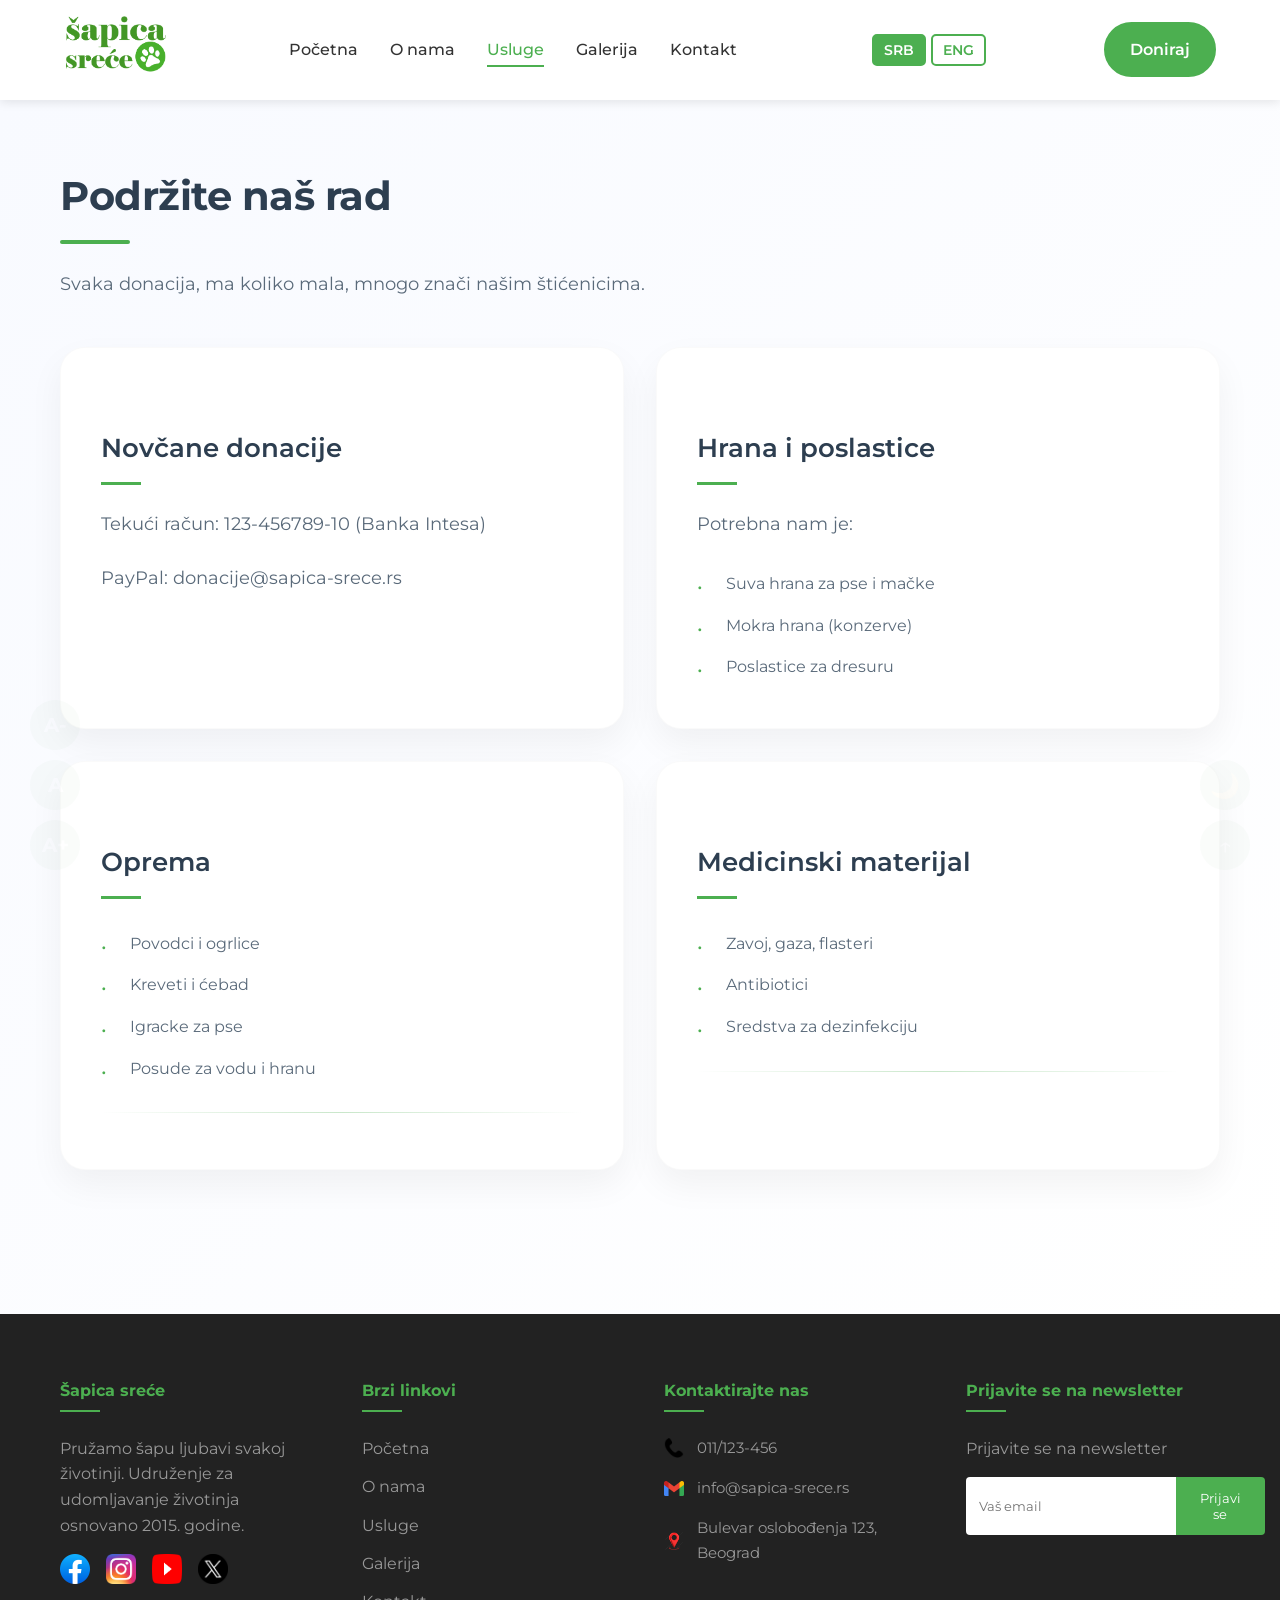
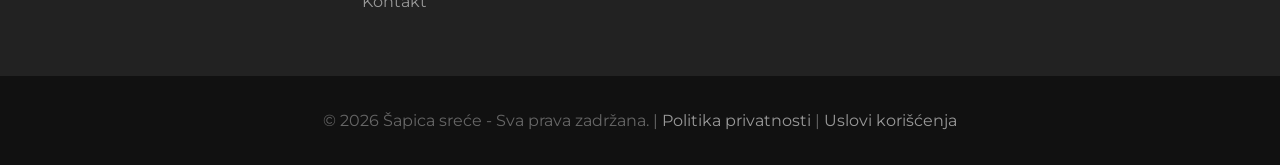
==== commit d618a598: "Update donacije.html" ====
--- a/donacije.html
+++ b/donacije.html
@@ -12,7 +12,7 @@
     <meta property="og:title" content="Donacije - Šapica sreće">
     <meta property="og:description" content="Pomozite nam da pomognemo njima. Donirajte.">
     <meta property="og:image" content="logo.png">
-    <meta property="og:url" content="https://www.sapica-srece.rs/donacije.html">
+    <meta property="og:url" content="https://selenakirhner.github.io/Projekat/donacije.html">
     
     <title>Šapica sreće | Donacije</title>
     
@@ -24,7 +24,7 @@
         "@type": "NGO",
         "name": "Šapica sreće",
         "alternateName": "Udruženje za udomljavanje životinja Šapica sreće",
-        "url": "https://www.sapica-srece.rs",
+        "url": "https://selenakirhner.github.io/Projekat",
         "logo": "logo.png",
         "description": "Udruženje za udomljavanje pasa i mačaka. Pružamo šapu ljubavi svakoj životinji.",
         "foundingDate": "2015",
@@ -225,4 +225,4 @@
     <script src="main.js"></script>
     <script src="jezik.js"></script>
 </body>
-</html>+</html>
--- a/style.css
+++ b/style.css
@@ -19,7 +19,7 @@
 @font-face {
     font-family: 'Montserrat';
     src: url('Lavishly_Yours,Montserrat/Montserrat/Montserrat-VariableFont_wght.ttf') format('truetype');
-    font-weight: 100 900;  /* Podržava sve debljine od 100 do 900 */
+    font-weight: 100 900;
     font-style: normal;
     font-display: swap;
 }
@@ -2668,4 +2668,4 @@
     
     body.dark-theme .mega-col ul li a {
         color: #c0c0c0 !important;
-    }+    }
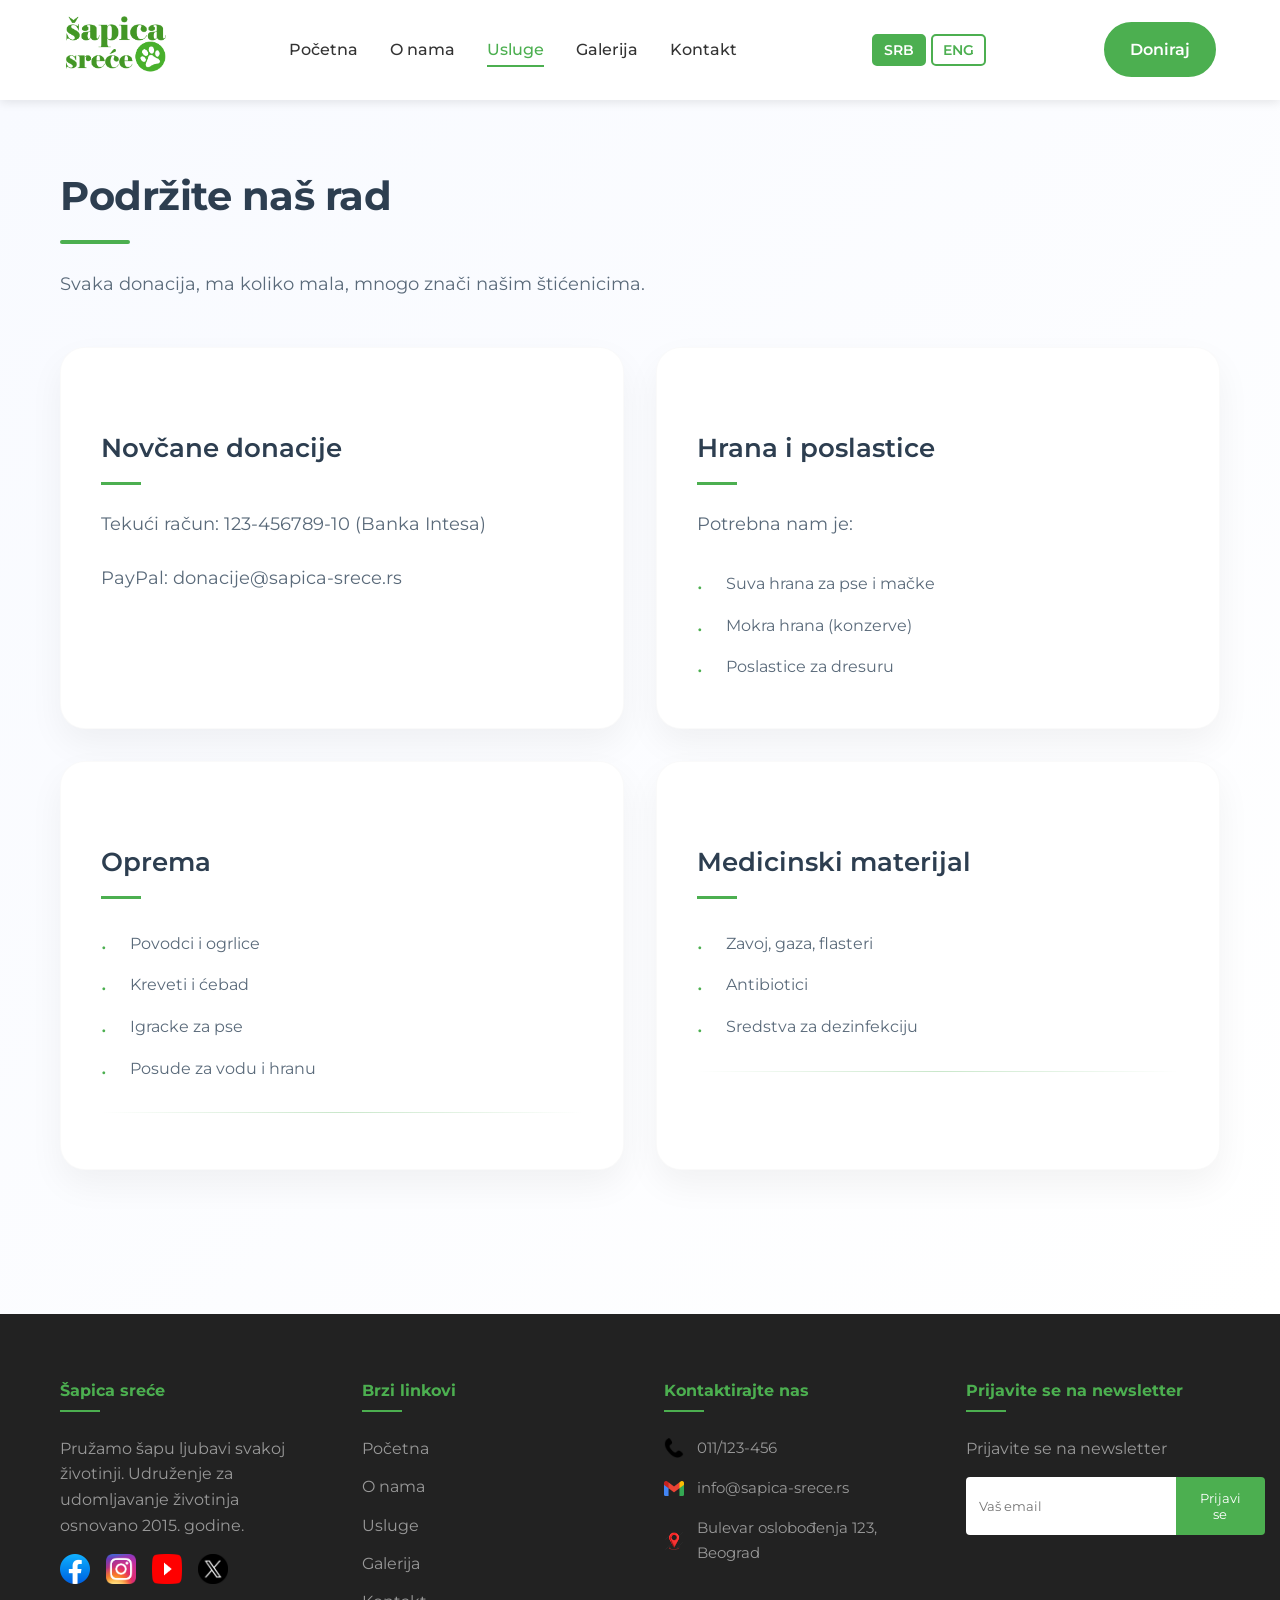
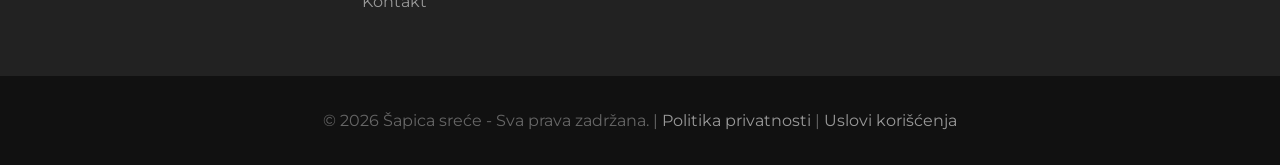
==== commit bd7bf672: "Zamenjeni fajlovi prevedenim verzijama" ====
--- a/donacije.html
+++ b/donacije.html
@@ -11,12 +11,12 @@
 
     <meta property="og:title" content="Donacije - Šapica sreće">
     <meta property="og:description" content="Pomozite nam da pomognemo njima. Donirajte.">
-    <meta property="og:image" content="logo.png">
+    <meta property="og:image" content="logotip.png">
     <meta property="og:url" content="https://selenakirhner.github.io/Projekat/donacije.html">
     
     <title>Šapica sreće | Donacije</title>
     
-    <link rel="stylesheet" href="style.css">
+    <link rel="stylesheet" href="stil.css">
     <link rel="icon" type="image/png" href="sapica.png">
     <script type="application/ld+json">
         {
@@ -25,7 +25,7 @@
         "name": "Šapica sreće",
         "alternateName": "Udruženje za udomljavanje životinja Šapica sreće",
         "url": "https://selenakirhner.github.io/Projekat",
-        "logo": "logo.png",
+        "logo": "logotip.png",
         "description": "Udruženje za udomljavanje pasa i mačaka. Pružamo šapu ljubavi svakoj životinji.",
         "foundingDate": "2015",
         "email": "info@sapica-srece.rs",
@@ -58,32 +58,32 @@
         }
     </script>
 </head>
-<body class="donations-page">
+<body class="donacije-stranica">
     <header>
-        <nav class="main-nav">
-            <div class="nav-container">
+        <nav class="glavna-navigacija">
+            <div class="navigacija-kontejner">
                 <div class="logo">
                     <a href="index.html">
-                        <img src="logo.png" alt="Šapica sreće - Udruženje za udomljavanje životinja">
+                        <img src="logotip.png" alt="Šapica sreće - Udruženje za udomljavanje životinja">
                     </a>
                 </div>
 
-                <ul class="nav-menu">
+                <ul class="navigacija-meni">
                     <li><a href="index.html">Početna</a></li>
                     <li><a href="o-nama.html">O nama</a></li>
 
-                    <li class="mega-menu-trigger">
-                        <a href="usluge.html" class="active">Usluge</a>
-                        <div class="mega-menu">
-                            <div class="mega-menu-grid">
-                                <div class="mega-col">
+                    <li class="megameni-okidac">
+                        <a href="usluge.html" class="aktivan">Usluge</a>
+                        <div class="megameni">
+                            <div class="megameni-mreza">
+                                <div class="megameni-kolona">
                                     <h3>Udomljavanje</h3>
                                     <ul>
                                         <li><a href="psi.html">Psi za udomljavanje</a></li>
                                         <li><a href="macke.html">Mačke za udomljavanje</a></li>
                                     </ul>
                                 </div>
-                                <div class="mega-col">
+                                <div class="megameni-kolona">
                                     <h3>Veterinarska pomoć</h3>
                                     <ul>
                                         <li><a href="vakcinacije.html">Vakcinacije</a></li>
@@ -92,7 +92,7 @@
                                         <li><a href="pregledi.html">Zdravstveni pregledi</a></li>
                                     </ul>
                                 </div>
-                                <div class="mega-col">
+                                <div class="megameni-kolona">
                                     <h3>Volontiranje</h3>
                                     <ul>
                                         <li><a href="volontiranje.html">Postani volonter</a></li>
@@ -107,13 +107,13 @@
                     <li><a href="kontakt.html">Kontakt</a></li>
                 </ul>
 
-                <div class="language-selector">
-                    <button class="lang-btn active" data-lang="sr">SRB</button>
-                    <button class="lang-btn" data-lang="en">ENG</button>
-                </div>
-                <a href="donacije.html" class="donate-btn pulse-animation">Doniraj</a>
-
-                <button class="hamburger-menu">
+                <div class="jezik-selektor">
+                    <button class="jezik-dugme aktivan" data-lang="sr">SRB</button>
+                    <button class="jezik-dugme" data-lang="en">ENG</button>
+                </div>
+                <a href="donacije.html" class="doniraj-dugme pulsirajuca-animacija">Doniraj</a>
+
+                <button class="hamburger-meni">
                     <span></span>
                     <span></span>
                     <span></span>
@@ -122,73 +122,73 @@
         </nav>
     </header>
 
-<main>
-<section class="service-detail">
-    <div class="container">
-        <div class="row">
-            <div class="col-lg-8">
-                <h2>Podržite naš rad</h2>
-                <p>Svaka donacija, ma koliko mala, mnogo znači našim štićenicima.</p>
-                
-                <div class="donation-options">
-                    <div class="donation-card">
-                        <h3>Novčane donacije</h3>
-                        <p>Tekući račun: 123-456789-10 (Banka Intesa)</p>
-                        <p>PayPal: donacije@sapica-srece.rs</p>
+    <main>
+        <section class="usluga-detalj">
+            <div class="kontejner">
+                <div class="row">
+                    <div class="col-lg-8">
+                        <h2>Podržite naš rad</h2>
+                        <p>Svaka donacija, ma koliko mala, mnogo znači našim štićenicima.</p>
+                        
+                        <div class="donacije-opcije">
+                            <div class="donacije-kartica">
+                                <h3>Novčane donacije</h3>
+                                <p>Tekući račun: 123-456789-10 (Banka Intesa)</p>
+                                <p>PayPal: donacije@sapica-srece.rs</p>
+                            </div>
+                            
+                            <div class="donacije-kartica">
+                                <h3>Hrana i poslastice</h3>
+                                <p>Potrebna nam je:</p>
+                                <ul>
+                                    <li>Suva hrana za pse i mačke</li>
+                                    <li>Mokra hrana (konzerve)</li>
+                                    <li>Poslastice za dresuru</li>
+                                </ul>
+                            </div>
+                            
+                            <div class="donacije-kartica">
+                                <h3>Oprema</h3>
+                                <ul>
+                                    <li>Povodci i ogrlice</li>
+                                    <li>Kreveti i ćebad</li>
+                                    <li>Igracke za pse</li>
+                                    <li>Posude za vodu i hranu</li>
+                                </ul>
+                            </div>
+                            
+                            <div class="donacije-kartica">
+                                <h3>Medicinski materijal</h3>
+                                <ul>
+                                    <li>Zavoj, gaza, flasteri</li>
+                                    <li>Antibiotici</li>
+                                    <li>Sredstva za dezinfekciju</li>
+                                </ul>
+                            </div>
+                        </div>
                     </div>
-                    
-                    <div class="donation-card">
-                        <h3>Hrana i poslastice</h3>
-                        <p>Potrebna nam je:</p>
-                        <ul>
-                            <li>Suva hrana za pse i mačke</li>
-                            <li>Mokra hrana (konzerve)</li>
-                            <li>Poslastice za dresuru</li>
-                        </ul>
-                    </div>
-                    
-                    <div class="donation-card">
-                        <h3>Oprema</h3>
-                        <ul>
-                            <li>Povodci i ogrlice</li>
-                            <li>Kreveti i ćebad</li>
-                            <li>Igracke za pse</li>
-                            <li>Posude za vodu i hranu</li>
-                        </ul>
-                    </div>
-                    
-                    <div class="donation-card">
-                        <h3>Medicinski materijal</h3>
-                        <ul>
-                            <li>Zavoj, gaza, flasteri</li>
-                            <li>Antibiotici</li>
-                            <li>Sredstva za dezinfekciju</li>
-                        </ul>
-                    </div>
-                </div>
-            </div>
-        </div>
-    </div>
-</section>
-</main>
+                </div>
+            </div>
+        </section>
+    </main>
 
     <footer>
-        <div class="footer-content">
-            <div class="footer-section">
+        <div class="podnozje-sadrzaj">
+            <div class="podnozje-sekcija">
                 <h4>Šapica sreće</h4>
                 <p>Pružamo šapu ljubavi svakoj životinji. Udruženje za udomljavanje životinja osnovano 2015. godine.</p>
                 
-                <div class="social-icons">
-                    <a href="#" aria-label="Facebook"><img src="footer/fb-ikonica.png" alt="Facebook"></a>
-                    <a href="#" aria-label="Instagram"><img src="footer/Instagram_ikonica.png" alt="Instagram"></a>
-                    <a href="#" aria-label="YouTube"><img src="footer/yt-ikonica.png" alt="YouTube"></a>
-                    <a href="#" aria-label="Twitter"><img src="footer/X_ikonica.png" alt="Twitter"></a>
-                </div>
-            </div>
-
-            <div class="footer-section">
+                <div class="drustvene-ikonice">
+                    <a href="#" aria-label="Facebook"><img src="podnozje/fb-ikonica.png" alt="Facebook"></a>
+                    <a href="#" aria-label="Instagram"><img src="podnozje/Instagram_ikonica.png" alt="Instagram"></a>
+                    <a href="#" aria-label="YouTube"><img src="podnozje/yt-ikonica.png" alt="YouTube"></a>
+                    <a href="#" aria-label="Twitter"><img src="podnozje/X_ikonica.png" alt="Twitter"></a>
+                </div>
+            </div>
+
+            <div class="podnozje-sekcija">
                 <h4>Brzi linkovi</h4>
-                <ul class="footer-links">
+                <ul class="podnozje-linkovi">
                     <li><a href="index.html">Početna</a></li>
                     <li><a href="o-nama.html">O nama</a></li>
                     <li><a href="usluge.html">Usluge</a></li>
@@ -197,32 +197,32 @@
                 </ul>
             </div>
 
-            <div class="footer-section">
+            <div class="podnozje-sekcija">
                 <h4>Kontaktirajte nas</h4>
-                <ul class="contact-info">
-                    <li><img src="footer/telefon-ikonica.png" alt="Telefon"> 011/123-456</li>
-                    <li><img src="footer/email-ikonica.png" alt="Email"> info@sapica-srece.rs</li>
-                    <li><img src="footer/lokacija-ikonica.png" alt="Lokacija"> Bulevar oslobođenja 123, Beograd</li>
+                <ul class="kontakt-informacije">
+                    <li><img src="podnozje/telefon-ikonica.png" alt="Telefon"> 011/123-456</li>
+                    <li><img src="podnozje/email-ikonica.png" alt="Email"> info@sapica-srece.rs</li>
+                    <li><img src="podnozje/lokacija-ikonica.png" alt="Lokacija"> Bulevar oslobođenja 123, Beograd</li>
                 </ul>
             </div>
 
-            <div class="footer-section">
+            <div class="podnozje-sekcija">
                 <h4>Prijavite se na newsletter</h4>
                 <p>Budite u toku sa novostima</p>
-                <form class="newsletter-form">
+                <form class="novine-forma">
                     <input type="email" placeholder="Vaš email" required>
                     <button type="submit">Prijavi se</button>
                 </form>
             </div>
         </div>
         
-        <div class="footer-bottom">
+        <div class="podnozje-dno">
             <p>&copy; 2026 Šapica sreće - Sva prava zadržana. | <a href="politika-privatnosti.html">Politika privatnosti</a> | <a href="uslovi.html">Uslovi korišćenja</a></p>
         </div>
     </footer>
 
-    <script src="js/jquery-3.6.0.min.js"></script>
-    <script src="main.js"></script>
+    <script src="skripte/jquery-3.6.0.min.js"></script>
+    <script src="glavni.js"></script>
     <script src="jezik.js"></script>
 </body>
-</html>
+</html>
--- a/stil.css
+++ b/stil.css
@@ -0,0 +1,2638 @@
+/* ===== 1. RESET I OSNOVNI STILOVI ===== */
+* {
+    margin: 0;
+    padding: 0;
+    box-sizing: border-box;
+}
+
+:root {
+    --primarna-boja: #4CAF50;
+    --boja-teksta: #333333;
+    --svetlo-siva: #f5f5f5;
+    --tamno-siva: #666666;
+    --bela: #ffffff;
+    --crna: #000000;
+    --senka: 0 2px 10px rgba(0, 0, 0, 0.1);
+    --senka-hover: 0 5px 20px rgba(0, 0, 0, 0.15);
+    --prelaz: all 0.3s ease;
+}
+
+@font-face {
+    font-family: 'Montserrat';
+    src: url('Lavishly_Yours,Montserrat/Montserrat/Montserrat-VariableFont_wght.ttf') format('truetype');
+    font-weight: 100 900;
+    font-style: normal;
+    font-display: swap;
+}
+
+@font-face {
+    font-family: 'Montserrat';
+    src: url('Lavishly_Yours,Montserrat/Montserrat/Montserrat-Italic-VariableFont_wght.ttf') format('truetype');
+    font-weight: 100 900;
+    font-style: italic;
+    font-display: swap;
+}
+
+* {
+    font-family: 'Montserrat', 'Segoe UI', system-ui, -apple-system, sans-serif;
+}
+
+html {
+    scroll-behavior: smooth;
+    font-size: 16px;
+}
+
+body {
+    font-family: 'Montserrat', 'Segoe UI', sans-serif;
+    color: var(--boja-teksta);
+    line-height: 1.6;
+    overflow-x: hidden;
+}
+
+.kontejner {
+    max-width: 1200px;
+    margin: 0 auto;
+    padding: 0 20px;
+}
+
+/* ===== 2. TIPOGRAFIJA ===== */
+.sekcija-naslov {
+    font-size: 2.5rem;
+    text-align: center;
+    margin-bottom: 3rem;
+    position: relative;
+    padding-bottom: 1rem;
+}
+
+.sekcija-naslov::after {
+    content: '';
+    position: absolute;
+    bottom: 0;
+    left: 50%;
+    transform: translateX(-50%);
+    width: 80px;
+    height: 3px;
+    background: var(--primarna-boja);
+}
+
+.sekcija-naslov.levo-poravnanje::after {
+    left: 0;
+    transform: none;
+}
+
+.strana-hero {
+    height: 300px;
+    background-size: cover;
+    background-position: center;
+    display: flex;
+    align-items: center;
+    justify-content: center;
+    text-align: center;
+    color: var(--bela);
+    position: relative;
+}
+
+.hero-sadrzaj h1 {
+    font-size: 3rem;
+    margin-bottom: 1rem;
+    animation: uletiDole 1s;
+}
+
+.hero-sadrzaj p {
+    font-size: 1.2rem;
+    animation: uletiGore 1s;
+}
+
+.hero-sadrzaj1 h1 {
+    font-size: 3rem;
+    margin-bottom: 1rem;
+    animation: uletiDole 1s;
+}
+
+.hero-sadrzaj1 p {
+    font-size: 1.2rem;
+    animation: uletiGore 1s;
+}
+
+/* ===== 3. DUGMAD ===== */
+.dugme-okvir {
+    display: inline-block;
+    padding: 1rem 2rem;
+    border: 2px solid var(--primarna-boja);
+    color: var(--primarna-boja);
+    text-decoration: none;
+    border-radius: 50px;
+    transition: var(--prelaz);
+}
+
+.dugme-okvir:hover {
+    background: var(--primarna-boja);
+    color: var(--bela);
+}
+
+.dugme-primarno {
+    display: inline-block;
+    padding: 1rem 2rem;
+    background: var(--primarna-boja);
+    color: var(--bela);
+    text-decoration: none;
+    border-radius: 50px;
+    transition: var(--prelaz);
+    border: 2px solid var(--primarna-boja);
+}
+
+.dugme-primarno:hover {
+    background: transparent;
+    color: var(--primarna-boja);
+}
+
+.dugme-usluga {
+    display: inline-block;
+    padding: 0.8rem 2rem;
+    background: transparent;
+    color: var(--primarna-boja);
+    text-decoration: none;
+    border: 2px solid var(--primarna-boja);
+    border-radius: 50px;
+    font-weight: 600;
+    transition: all 0.3s ease;
+    font-size: 0.95rem;
+    letter-spacing: 0.5px;
+}
+
+.dugme-usluga:hover {
+    background: var(--primarna-boja);
+    color: white;
+    transform: translateY(-2px);
+    box-shadow: 0 5px 15px rgba(76, 175, 80, 0.3);
+}
+
+.dugme-malo {
+    display: inline-block;
+    margin: 0 1rem 1rem;
+    padding: 0.5rem 1.5rem;
+    background: var(--primarna-boja);
+    color: white;
+    text-decoration: none;
+    border-radius: 5px;
+    transition: 0.3s;
+}
+
+.dugme-malo:hover {
+    background: var(--primarna-boja);
+}
+
+.dugme-bocno {
+    display: block;
+    width: 100%;
+    padding: 1.2rem;
+    background: var(--primarna-boja);
+    color: white;
+    text-align: center;
+    text-decoration: none;
+    border-radius: 50px;
+    margin-top: 2rem;
+    transition: all 0.3s ease;
+    font-weight: 600;
+    font-size: 1.1rem;
+    letter-spacing: 0.5px;
+    border: none;
+    box-shadow: 0 10px 20px rgba(76, 175, 80, 0.2);
+}
+
+.dugme-bocno:hover {
+    transform: translateY(-3px);
+    box-shadow: 0 15px 30px rgba(76, 175, 80, 0.3);
+}
+
+.dugme-akcija {
+    display: inline-block;
+    padding: 1.2rem 3.5rem;
+    background: white;
+    color: var(--primarna-boja);
+    text-decoration: none;
+    border-radius: 50px;
+    font-weight: 700;
+    font-size: 1.2rem;
+    transition: all 0.3s ease;
+    box-shadow: 0 15px 30px rgba(0, 0, 0, 0.2);
+    position: relative;
+    z-index: 1;
+}
+
+.dugme-akcija:hover {
+    background: transparent;
+    color: white;
+    transform: translateY(-5px);
+    box-shadow: 0 25px 40px rgba(0, 0, 0, 0.3);
+}
+
+.dugme-slanje {
+    display: block;
+    width: 100%;
+    padding: 1.2rem;
+    background: var(--primarna-boja);
+    color: white;
+    text-align: center;
+    text-decoration: none;
+    border-radius: 50px;
+    margin-top: 2rem;
+    transition: all 0.3s ease;
+    font-weight: 600;
+    font-size: 1.1rem;
+    letter-spacing: 0.5px;
+    border: none;
+    box-shadow: 0 10px 20px rgba(76, 175, 80, 0.2);
+}
+
+.dugme-slanje:hover {
+    transform: translateY(-3px);
+    box-shadow: 0 15px 30px rgba(76, 175, 80, 0.3);
+}
+
+/* ===== 4. NAVIGACIJA ===== */
+.glavna-navigacija {
+    background: var(--bela);
+    box-shadow: var(--senka);
+    position: sticky;
+    top: 0;
+    z-index: 1000;
+}
+
+.navigacija-kontejner {
+    display: flex;
+    justify-content: space-between;
+    align-items: center;
+    padding: 1rem 5%;
+    max-width: 1400px;
+    margin: 0 auto;
+}
+
+.logo img {
+    height: 60px;
+    transition: var(--prelaz);
+}
+
+.logo img:hover {
+    transform: scale(1.05);
+}
+
+.navigacija-meni {
+    display: flex;
+    list-style: none;
+    gap: 2rem;
+}
+
+.navigacija-meni li {
+    position: relative;
+}
+
+.navigacija-meni a {
+    text-decoration: none;
+    color: var(--boja-teksta);
+    font-weight: 500;
+    padding: 0.5rem 0;
+    transition: var(--prelaz);
+    position: relative;
+}
+
+.navigacija-meni a::after {
+    content: '';
+    position: absolute;
+    bottom: 0;
+    left: 0;
+    width: 0;
+    height: 2px;
+    background: var(--primarna-boja);
+    transition: var(--prelaz);
+}
+
+.navigacija-meni a.aktivan::after,
+.navigacija-meni a:hover::after {
+    width: 100%;
+}
+
+.navigacija-meni a:hover,
+.navigacija-meni a.aktivan {
+    color: var(--primarna-boja);
+}
+
+/* Mega meni */
+.megameni-okidac {
+    position: relative;
+}
+
+.megameni {
+    position: absolute;
+    top: 100%;
+    left: -100px;
+    width: 600px;
+    background: var(--bela);
+    box-shadow: var(--senka-hover);
+    border-radius: 8px;
+    opacity: 0;
+    visibility: hidden;
+    transition: var(--prelaz);
+    padding: 2rem;
+    z-index: 1000;
+}
+
+.megameni-okidac:hover .megameni {
+    opacity: 1;
+    visibility: visible;
+    transform: translateY(10px);
+}
+
+.megameni-mreza {
+    display: grid;
+    grid-template-columns: repeat(3, 1fr);
+    gap: 2rem;
+}
+
+.megameni-kolona h3 {
+    color: var(--primarna-boja);
+    margin-bottom: 1rem;
+    font-size: 1.1rem;
+}
+
+.megameni-kolona ul {
+    list-style: none;
+}
+
+.megameni-kolona ul li {
+    margin-bottom: 0.5rem;
+}
+
+.megameni-kolona ul li a {
+    color: var(--tamno-siva);
+    font-size: 0.9rem;
+    padding: 0.2rem 0;
+    display: inline-block;
+}
+
+.megameni-kolona ul li a:hover {
+    color: var(--primarna-boja);
+    padding-left: 5px;
+}
+
+/* Doniraj dugme */
+.doniraj-dugme {
+    background: var(--primarna-boja);
+    color: var(--bela);
+    padding: 0.8rem 1.5rem;
+    border-radius: 50px;
+    text-decoration: none;
+    font-weight: 600;
+    transition: var(--prelaz);
+    border: 2px solid var(--primarna-boja);
+}
+
+.doniraj-dugme:hover {
+    background: transparent;
+    color: var(--primarna-boja);
+    transform: translateY(-2px);
+}
+
+/* Hamburger meni */
+.hamburger-meni {
+    display: none;
+    flex-direction: column;
+    background: none;
+    border: none;
+    cursor: pointer;
+}
+
+.hamburger-meni span {
+    width: 25px;
+    height: 3px;
+    background: var(--boja-teksta);
+    margin: 2px 0;
+    transition: var(--prelaz);
+}
+
+/* ===== 5. POČETNA STRANA ===== */
+/* Slider */
+.klizac-sekcija {
+    position: relative;
+    height: 600px;
+    overflow: hidden;
+}
+
+.klizac-kontejner {
+    height: 100%;
+}
+
+.klizac {
+    height: 100%;
+    position: relative;
+}
+
+.slajd {
+    position: absolute;
+    width: 100%;
+    height: 100%;
+    opacity: 0;
+    transition: opacity 0.5s ease;
+}
+
+.slajd.aktivan {
+    opacity: 1;
+}
+
+.slajd img {
+    width: 100%;
+    height: 100%;
+    object-fit: cover;
+}
+
+.slajd-sadrzaj {
+    position: absolute;
+    bottom: 100px;
+    left: 50px;
+    color: var(--bela);
+    text-shadow: 2px 2px 4px rgba(0, 0, 0, 0.5);
+    max-width: 600px;
+    animation: uleti 1s ease;
+}
+
+.slajd-sadrzaj h2 {
+    font-size: 3rem;
+    margin-bottom: 1rem;
+}
+
+.slajd-sadrzaj p {
+    font-size: 1.2rem;
+    margin-bottom: 2rem;
+}
+
+.klizac-dugme {
+    display: inline-block;
+    padding: 1rem 2rem;
+    background: var(--primarna-boja);
+    color: var(--bela);
+    text-decoration: none;
+    border-radius: 50px;
+    transition: var(--prelaz);
+}
+
+.klizac-dugme:hover {
+    background: var(--primarna-boja);
+    transform: translateY(-2px);
+}
+
+.klizac-kontrola {
+    position: absolute;
+    top: 50%;
+    transform: translateY(-50%);
+    background: rgba(255, 255, 255, 0.3);
+    border: none;
+    width: 50px;
+    height: 50px;
+    border-radius: 50%;
+    cursor: pointer;
+    font-size: 1.5rem;
+    color: var(--bela);
+    transition: var(--prelaz);
+    z-index: 10;
+}
+
+.klizac-kontrola:hover {
+    background: rgba(255, 255, 255, 0.8);
+    color: var(--boja-teksta);
+}
+
+.klizac-kontrola.prethodni {
+    left: 20px;
+}
+
+.klizac-kontrola.sledeci {
+    right: 20px;
+}
+
+.klizac-tacke {
+    position: absolute;
+    bottom: 20px;
+    left: 50%;
+    transform: translateX(-50%);
+    display: flex;
+    gap: 10px;
+    z-index: 10;
+}
+
+.tacka {
+    width: 12px;
+    height: 12px;
+    background: rgba(255, 255, 255, 0.5);
+    border-radius: 50%;
+    cursor: pointer;
+    transition: var(--prelaz);
+}
+
+.tacka.aktivan,
+.tacka:hover {
+    background: var(--bela);
+    transform: scale(1.2);
+}
+
+/* About preview */
+.o-nama-pregled {
+    padding: 4rem 0;
+    background: var(--svetlo-siva);
+}
+
+.o-nama-sadrzaj {
+    text-align: center;
+    max-width: 800px;
+    margin: 0 auto;
+}
+
+.o-nama-sadrzaj h2 {
+    font-size: 2.5rem;
+    margin-bottom: 1.5rem;
+}
+
+.o-nama-sadrzaj p {
+    font-size: 1.1rem;
+    margin-bottom: 2rem;
+    color: var(--tamno-siva);
+}
+
+/* Services preview */
+.usluge-pregled {
+    padding: 4rem 0;
+}
+
+.usluga-kartica {
+    text-align: center;
+    padding: 2rem;
+    border-radius: 8px;
+    box-shadow: var(--senka);
+    transition: var(--prelaz);
+    height: 100%;
+}
+
+.usluga-kartica:hover {
+    transform: translateY(-10px);
+    box-shadow: var(--senka-hover);
+}
+
+.usluga-ikonica {
+    width: 80px;
+    height: 80px;
+    margin: 0 auto 1.5rem;
+}
+
+.usluga-ikonica img {
+    width: 100%;
+    height: 100%;
+    object-fit: contain;
+}
+
+.usluga-kartica h3 {
+    margin-bottom: 1rem;
+    color: var(--primarna-boja);
+}
+
+.usluga-kartica p {
+    color: var(--tamno-siva);
+    margin-bottom: 1.5rem;
+}
+
+.procitaj-vise {
+    color: var(--primarna-boja);
+    text-decoration: none;
+    font-weight: 600;
+    transition: var(--prelaz);
+}
+
+.procitaj-vise:hover {
+    color: var(--primarna-boja);
+    padding-left: 5px;
+}
+
+/* Video sekcija */
+.video-sekcija {
+    padding: 4rem 0;
+    background: var(--svetlo-siva);
+}
+
+.video-omotac {
+    max-width: 800px;
+    margin: 0 auto;
+    border-radius: 8px;
+    overflow: hidden;
+    box-shadow: var(--senka);
+}
+
+.video-omotac video {
+    width: 100%;
+    display: block;
+}
+
+.video-natpis {
+    text-align: center;
+    margin-top: 1rem;
+    color: var(--tamno-siva);
+}
+
+/* Animacija sekcija */
+.animacija-sekcija {
+    padding: 4rem 0;
+    background: var(--svetlo-siva);
+}
+
+.animacija-demo {
+    display: flex;
+    justify-content: center;
+    gap: 2rem;
+    flex-wrap: wrap;
+}
+
+.animirana-kutija {
+    position: relative;
+    width: 300px;
+    height: 300px;
+    overflow: hidden;
+    border-radius: 8px;
+    box-shadow: var(--senka);
+    cursor: pointer;
+}
+
+.animirana-kutija img {
+    width: 100%;
+    height: 100%;
+    object-fit: cover;
+    transition: transform 0.5s ease;
+}
+
+.animirana-kutija:hover img {
+    transform: scale(1.2) rotate(5deg);
+}
+
+.animirana-kutija .preklop {
+    position: absolute;
+    bottom: -100%;
+    left: 0;
+    width: 100%;
+    padding: 1.5rem;
+    background: rgba(76, 175, 80, 0.9);
+    color: var(--bela);
+    transition: bottom 0.5s ease;
+    text-align: center;
+}
+
+.animirana-kutija:hover .preklop {
+    bottom: 0;
+}
+
+/* Dokument sekcija */
+.dokument-sekcija {
+    padding: 4rem 0;
+}
+
+.dokumenti-lista {
+    max-width: 600px;
+    margin: 0 auto;
+}
+
+.dokument-link {
+    display: flex;
+    align-items: center;
+    padding: 1rem;
+    background: var(--svetlo-siva);
+    border-radius: 8px;
+    text-decoration: none;
+    color: var(--boja-teksta);
+    margin-bottom: 1rem;
+    transition: var(--prelaz);
+}
+
+.dokument-link:hover {
+    background: var(--primarna-boja);
+    color: var(--bela);
+    transform: translateX(10px);
+}
+
+.dokument-link img {
+    width: 30px;
+    height: 30px;
+    margin-right: 1rem;
+}
+
+.dokument-link span {
+    flex: 1;
+    font-weight: 500;
+}
+
+.dokument-link small {
+    color: var(--tamno-siva);
+    font-size: 0.8rem;
+}
+
+.dokument-link:hover small {
+    color: rgba(255, 255, 255, 0.8);
+}
+
+/* Map sekcija */
+.mapa-sekcija {
+    padding: 4rem 0;
+    background: var(--svetlo-siva);
+}
+
+.mapa-omotac {
+    height: 400px;
+    border-radius: 8px;
+    overflow: hidden;
+    box-shadow: var(--senka);
+    margin-bottom: 2rem;
+}
+
+.mapa-omotac iframe {
+    width: 100%;
+    height: 100%;
+}
+
+.adresa-info {
+    text-align: center;
+}
+
+.adresa-info p {
+    margin-bottom: 0.5rem;
+}
+
+.adresa-info strong {
+    color: var(--primarna-boja);
+}
+
+/* ===== 6. O NAMA STRANICA ===== */
+.nasa-prica {
+    padding: 4rem 0;
+}
+
+.prica-tekst {
+    margin-bottom: 1.5rem;
+    line-height: 1.8;
+    color: var(--tamno-siva);
+}
+
+.misija-vizija {
+    display: flex;
+    gap: 2rem;
+    margin-top: 2rem;
+}
+
+.misija,
+.vizija {
+    flex: 1;
+    padding: 1rem;
+    background: var(--svetlo-siva);
+    border-radius: 10px;
+}
+
+.misija h3,
+.vizija h3 {
+    display: flex;
+    align-items: center;
+    gap: 0.5rem;
+    margin-bottom: 1rem;
+    color: var(--primarna-boja);
+}
+
+/* Statistika */
+.statistika-sekcija {
+    padding: 4rem 0;
+    background: var(--primarna-boja);
+    color: var(--bela);
+}
+
+.statistika-sekcija .sekcija-naslov {
+    color: var(--bela);
+}
+
+.statistika-sekcija .sekcija-naslov::after {
+    background: var(--bela);
+}
+
+.statistika-mreza {
+    display: grid;
+    grid-template-columns: repeat(4, 1fr);
+    gap: 2rem;
+    text-align: center;
+}
+
+.stat-stavka {
+    padding: 2rem;
+}
+
+.stat-broj {
+    font-size: 3.5rem;
+    font-weight: bold;
+    display: block;
+    margin-bottom: 0.5rem;
+}
+
+.stat-natpis {
+    font-size: 1.1rem;
+    opacity: 0.9;
+}
+
+/* Tim */
+.nas-tim {
+    padding: 4rem 0;
+}
+
+.tim-kartica {
+    text-align: center;
+    padding: 2rem;
+    border-radius: 8px;
+    box-shadow: var(--senka);
+    transition: var(--prelaz);
+    margin-bottom: 2rem;
+}
+
+.tim-kartica:hover {
+    transform: translateY(-10px);
+    box-shadow: var(--senka-hover);
+}
+
+.tim-slika {
+    position: relative;
+    width: 200px;
+    height: 200px;
+    margin: 0 auto 1.5rem;
+    border-radius: 50%;
+    overflow: hidden;
+}
+
+.tim-slika img {
+    width: 100%;
+    height: 100%;
+    object-fit: cover;
+    transition: var(--prelaz);
+}
+
+.tim-kartica:hover .tim-slika img {
+    transform: scale(1.1);
+}
+
+.tim-kartica h3 {
+    margin-bottom: 0.5rem;
+}
+
+.tim-kartica .pozicija {
+    color: var(--primarna-boja);
+    font-weight: 600;
+    margin-bottom: 1rem;
+}
+
+.tim-kartica .biografija {
+    color: var(--tamno-siva);
+    font-size: 0.9rem;
+}
+
+/* Partneri */
+.partneri {
+    padding: 4rem 0;
+    background: var(--svetlo-siva);
+}
+
+.partner-logotipi {
+    display: flex;
+    justify-content: center;
+    align-items: center;
+    flex-wrap: wrap;
+    gap: 3rem;
+}
+
+.partner-logotipi img {
+    max-width: 150px;
+    filter: grayscale(100%);
+    opacity: 0.7;
+    transition: var(--prelaz);
+}
+
+.partner-logotipi img:hover {
+    filter: grayscale(0);
+    opacity: 1;
+    transform: scale(1.1);
+}
+
+/* ===== 7. USLUGE STRANICA ===== */
+.usluge-stranica {
+    padding: 4rem 0;
+    background: #f9f9f9;
+}
+
+.usluge-stranica .sekcija-naslov {
+    font-size: 2rem;
+    margin-bottom: 2rem;
+    color: var(--primarna-boja);
+    position: relative;
+    padding-bottom: 0.5rem;
+}
+
+.usluge-stranica .sekcija-naslov::after {
+    content: '';
+    position: absolute;
+    bottom: 0;
+    left: 0;
+    width: 60px;
+    height: 3px;
+    background: var(--primarna-boja);
+}
+
+.usluge-stranica .usluga-kartica1 {
+    background: white;
+    border-radius: 15px;
+    padding: 2.5rem 2rem;
+    text-align: center;
+    box-shadow: 0 10px 30px rgba(0, 0, 0, 0.05);
+    transition: all 0.3s ease;
+    height: 100%;
+    border: 1px solid #eee;
+    margin-bottom: 2rem;
+}
+
+.usluge-stranica .usluga-kartica1:hover {
+    transform: translateY(-10px);
+    box-shadow: 0 20px 40px rgba(76, 175, 80, 0.1);
+    border-color: var(--primarna-boja);
+}
+
+.usluge-stranica .usluga-ikonica {
+    width: 80px;
+    height: 80px;
+    margin: 0 auto 1.5rem;
+    background: rgba(76, 175, 80, 0.1);
+    border-radius: 50%;
+    padding: 1rem;
+    transition: all 0.3s ease;
+}
+
+.usluge-stranica .usluga-kartica1:hover .usluga-ikonica {
+    background: var(--primarna-boja);
+    transform: scale(1.1);
+}
+
+.usluge-stranica .usluga-ikonica img {
+    width: 100%;
+    height: 100%;
+    object-fit: contain;
+    filter: brightness(0) saturate(100%) invert(36%) sepia(98%) saturate(374%) hue-rotate(86deg) brightness(92%) contrast(92%);
+}
+
+.usluge-stranica .usluga-kartica1:hover .usluga-ikonica img {
+    filter: brightness(0) invert(1);
+}
+
+.usluge-stranica .usluga-kartica1 h3 {
+    font-size: 1.8rem;
+    margin-bottom: 1rem;
+    color: var(--boja-teksta);
+}
+
+.usluge-stranica .usluga-kartica1 p {
+    color: #666;
+    line-height: 1.7;
+    margin-bottom: 2rem;
+    font-size: 1rem;
+}
+
+/* ===== 8. PODSTRANICE ZA USLUGE ===== */
+.usluga-podstranica {
+    padding: 4rem 0;
+}
+
+.strana-naslov {
+    font-size: 2.5rem;
+    color: var(--boja-teksta);
+    margin-bottom: 1rem;
+}
+
+.strana-opis {
+    font-size: 1.2rem;
+    color: var(--tamno-siva);
+    margin-bottom: 3rem;
+}
+
+.strana-naslov1 {
+    font-size: 2.5rem;
+    color: var(--boja-teksta);
+    margin-bottom: 1rem;
+}
+
+.strana-opis1 {
+    font-size: 1.2rem;
+    color: var(--tamno-siva);
+    margin-bottom: 3rem;
+}
+
+.zivotinje-mreza {
+    display: grid;
+    grid-template-columns: repeat(auto-fill, minmax(280px, 1fr));
+    gap: 30px;
+}
+
+.zivotinje-mreza1 {
+    display: grid;
+    grid-template-columns: repeat(auto-fill, minmax(280px, 1fr));
+    gap: 30px;
+}
+
+.zivotinja-kartica {
+    background: white;
+    border-radius: 10px;
+    overflow: hidden;
+    box-shadow: 0 5px 15px rgba(0, 0, 0, 0.1);
+    transition: 0.3s;
+}
+
+.zivotinja-kartica:hover {
+    transform: translateY(-5px);
+    box-shadow: 0 15px 30px rgba(0, 0, 0, 0.15);
+}
+
+.zivotinja-kartica img {
+    width: 100%;
+    height: 250px;
+    object-fit: cover;
+}
+
+.zivotinja-kartica h3 {
+    font-size: 1.5rem;
+    margin: 1rem 1rem 0.5rem;
+}
+
+.zivotinja-kartica p {
+    margin: 0 1rem 0.5rem;
+    color: #666;
+}
+
+.zivotinja-opis {
+    font-style: italic;
+    margin-bottom: 1rem;
+}
+
+.zivotinja-kartica1 {
+    background: white;
+    border-radius: 10px;
+    overflow: hidden;
+    box-shadow: 0 5px 15px rgba(0, 0, 0, 0.1);
+    transition: 0.3s;
+}
+
+.zivotinja-kartica1:hover {
+    transform: translateY(-5px);
+    box-shadow: 0 15px 30px rgba(0, 0, 0, 0.15);
+}
+
+.zivotinja-kartica1 img {
+    width: 100%;
+    height: 250px;
+    object-fit: cover;
+}
+
+.zivotinja-kartica1 h3 {
+    font-size: 1.5rem;
+    margin: 1rem 1rem 0.5rem;
+}
+
+.zivotinja-kartica1 p {
+    margin: 0 1rem 0.5rem;
+    color: #666;
+}
+
+.zivotinja-opis1 {
+    font-style: italic;
+    margin-bottom: 1rem;
+}
+
+/* ===== 9. SERVICE DETAIL PAGES ===== */
+.usluga-detalj {
+    padding: 4rem 0 6rem;
+    background: linear-gradient(135deg, #f8faff 0%, #ffffff 100%);
+}
+
+.usluga-detalj h2 {
+    font-size: 2.5rem;
+    color: #2d3e50;
+    margin-bottom: 1.5rem;
+    position: relative;
+    padding-bottom: 1rem;
+    font-weight: 700;
+    letter-spacing: -0.5px;
+}
+
+.usluga-detalj h2::after {
+    content: '';
+    position: absolute;
+    bottom: 0;
+    left: 0;
+    width: 70px;
+    height: 4px;
+    background: var(--primarna-boja);
+    border-radius: 2px;
+}
+
+.usluga-detalj h3 {
+    font-size: 1.6rem;
+    color: #34495e;
+    margin: 2.5rem 0 1.2rem;
+    font-weight: 600;
+}
+
+.usluga-detalj p {
+    font-size: 1.1rem;
+    line-height: 1.8;
+    color: #5a6a7a;
+    margin-bottom: 1.5rem;
+}
+
+.usluga-lista {
+    list-style: none;
+    padding: 0;
+    margin: 2rem 0;
+}
+
+.usluga-lista li {
+    padding: 1rem 0 1rem 2.5rem;
+    border-bottom: 1px solid rgba(0, 0, 0, 0.05);
+    position: relative;
+    font-size: 1.1rem;
+    color: #4a5a6a;
+    transition: all 0.3s ease;
+}
+
+.usluga-lista li:hover {
+    padding-left: 3rem;
+    background: rgba(76, 175, 80, 0.02);
+}
+
+.usluga-lista li::before {
+    content: '~';
+    position: absolute;
+    left: 0;
+    top: 1rem;
+    color: var(--primarna-boja);
+    font-weight: bold;
+    font-size: 1.3rem;
+    background: rgba(76, 175, 80, 0.1);
+    width: 24px;
+    height: 24px;
+    border-radius: 50%;
+    display: flex;
+    align-items: center;
+    justify-content: center;
+    font-size: 0.9rem;
+}
+
+.usluga-koraci {
+    list-style: none;
+    padding: 0;
+    counter-reset: step-counter;
+    margin: 2rem 0;
+}
+
+.usluga-koraci li {
+    counter-increment: step-counter;
+    padding: 1.2rem 1.2rem 1.2rem 4rem;
+    margin-bottom: 1rem;
+    background: white;
+    border-radius: 12px;
+    box-shadow: 0 5px 20px rgba(0, 0, 0, 0.02);
+    position: relative;
+    font-size: 1.1rem;
+    color: #4a5a6a;
+    border-left: 3px solid transparent;
+    transition: all 0.3s ease;
+}
+
+.usluga-koraci li:hover {
+    border-left-color: var(--primarna-boja);
+    box-shadow: 0 8px 25px rgba(76, 175, 80, 0.1);
+    transform: translateX(5px);
+}
+
+.usluga-koraci li::before {
+    content: counter(step-counter);
+    position: absolute;
+    left: 1rem;
+    top: 50%;
+    transform: translateY(-50%);
+    background: var(--primarna-boja);
+    color: white;
+    width: 32px;
+    height: 32px;
+    border-radius: 50%;
+    display: flex;
+    align-items: center;
+    justify-content: center;
+    font-weight: bold;
+    font-size: 1rem;
+    box-shadow: 0 5px 10px rgba(76, 175, 80, 0.3);
+}
+
+/* Price card */
+.cena-kartica {
+    background: white;
+    padding: 2.5rem;
+    border-radius: 24px;
+    box-shadow: 0 20px 40px rgba(0, 0, 0, 0.08);
+    margin-bottom: 2rem;
+    border: 1px solid rgba(255, 255, 255, 0.5);
+    backdrop-filter: blur(10px);
+    position: relative;
+    overflow: hidden;
+}
+
+.cena-kartica::before {
+    content: '';
+    position: absolute;
+    top: 0;
+    right: 0;
+    width: 150px;
+    height: 150px;
+    background: linear-gradient(135deg, rgba(76, 175, 80, 0.1), rgba(255, 152, 0, 0.1));
+    border-radius: 50%;
+    transform: translate(50px, -50px);
+}
+
+.cena-kartica h4 {
+    color: #2d3e50;
+    margin-bottom: 2rem;
+    font-size: 1.8rem;
+    font-weight: 700;
+    position: relative;
+    z-index: 1;
+}
+
+.cena-stavka {
+    display: flex;
+    justify-content: space-between;
+    padding: 1rem 0;
+    border-bottom: 1px dashed rgba(0, 0, 0, 0.1);
+    font-size: 1.1rem;
+    position: relative;
+    z-index: 1;
+}
+
+.cena-stavka:last-child {
+    border-bottom: none;
+}
+
+.cena-stavka.ukupno {
+    margin-top: 1rem;
+    padding-top: 1.5rem;
+    border-top: 2px solid rgba(76, 175, 80, 0.3);
+    font-weight: bold;
+}
+
+.cena-stavka.ukupno span {
+    color: var(--primarna-boja);
+    font-weight: 600;
+}
+
+.cena-stavka.ukupno strong {
+    color: var(--primarna-boja);
+    font-size: 1.5rem;
+}
+
+/* Contact sidebar */
+.kontakt-bocno,
+.napomena-kartica,
+.info-kartica {
+    background: white;
+    padding: 2.5rem;
+    border-radius: 24px;
+    margin-bottom: 2rem;
+    box-shadow: 0 15px 35px rgba(0, 0, 0, 0.05);
+    border: 1px solid rgba(0, 0, 0, 0.03);
+    transition: all 0.3s ease;
+}
+
+.kontakt-bocno:hover,
+.napomena-kartica:hover,
+.info-kartica:hover {
+    transform: translateY(-5px);
+    box-shadow: 0 25px 45px rgba(76, 175, 80, 0.1);
+}
+
+.kontakt-bocno h4,
+.napomena-kartica h4,
+.info-kartica h4 {
+    color: #2d3e50;
+    font-size: 1.5rem;
+    margin-bottom: 1.5rem;
+    font-weight: 600;
+    position: relative;
+    padding-bottom: 0.8rem;
+}
+
+.kontakt-bocno h4::after,
+.napomena-kartica h4::after,
+.info-kartica h4::after {
+    content: '';
+    position: absolute;
+    bottom: 0;
+    left: 0;
+    width: 40px;
+    height: 3px;
+    background: var(--primarna-boja);
+    border-radius: 2px;
+}
+
+.kontakt-bocno p {
+    display: flex;
+    align-items: center;
+    gap: 1rem;
+    margin-bottom: 1.2rem;
+    font-size: 1rem;
+    color: #5a6a7a;
+}
+
+.kontakt-bocno img {
+    width: 22px;
+    height: 22px;
+    opacity: 0.7;
+}
+
+/* Vaccine table */
+.vakcina-tabela {
+    width: 100%;
+    border-collapse: separate;
+    border-spacing: 0 8px;
+    margin: 3rem 0;
+}
+
+.vakcina-tabela th {
+    background: linear-gradient(135deg, var(--primarna-boja), #006525);
+    color: white;
+    padding: 1.2rem;
+    font-weight: 600;
+    font-size: 1.1rem;
+    letter-spacing: 0.5px;
+}
+
+.vakcina-tabela th:first-child {
+    border-radius: 15px 0 0 15px;
+}
+
+.vakcina-tabela th:last-child {
+    border-radius: 0 15px 15px 0;
+}
+
+.vakcina-tabela td {
+    padding: 1.2rem;
+    background: white;
+    border-radius: 12px;
+    box-shadow: 0 3px 10px rgba(0, 0, 0, 0.02);
+    font-size: 1.05rem;
+    color: #4a5a6a;
+}
+
+/* Aktivnosti za volontiranje */
+.volonterske-aktivnosti {
+    display: grid;
+    grid-template-columns: repeat(auto-fit, minmax(250px, 1fr));
+    gap: 1.5rem;
+    margin: 2.5rem 0;
+}
+
+.aktivnost {
+    background: white;
+    padding: 2rem;
+    border-radius: 20px;
+    box-shadow: 0 10px 30px rgba(0, 0, 0, 0.03);
+    border: 1px solid rgba(0, 0, 0, 0.02);
+    transition: all 0.3s ease;
+}
+
+.aktivnost:hover {
+    transform: translateY(-5px);
+    box-shadow: 0 20px 40px rgba(76, 175, 80, 0.1);
+    border-color: rgba(76, 175, 80, 0.2);
+}
+
+.aktivnost h4 {
+    color: var(--primarna-boja);
+    font-size: 1.3rem;
+    margin-bottom: 1rem;
+}
+
+.aktivnost p {
+    color: #6b7a8a;
+    line-height: 1.6;
+    margin: 0;
+}
+
+/* ===== 10. GALERIJA ===== */
+.galerija-sekcija {
+    padding: 5rem 0;
+    background: #fafafa;
+}
+
+.galerija-sekcija .sekcija-naslov {
+    font-size: 2.5rem;
+    margin-bottom: 1.5rem;
+    color: var(--boja-teksta);
+}
+
+.galerija-uvod {
+    text-align: center;
+    max-width: 800px;
+    margin: 0 auto 3rem auto;
+    font-size: 1.2rem;
+    line-height: 1.8;
+    color: var(--tamno-siva);
+}
+
+.galerija-mreza {
+    display: grid;
+    grid-template-columns: repeat(auto-fill, minmax(350px, 1fr));
+    gap: 25px;
+    margin-top: 2rem;
+}
+
+.galerija-stavka {
+    position: relative;
+    border-radius: 12px;
+    overflow: hidden;
+    aspect-ratio: 4/3;
+    cursor: pointer;
+    box-shadow: 0 5px 15px rgba(0, 0, 0, 0.1);
+    transition: all 0.3s ease;
+}
+
+.galerija-stavka:hover {
+    transform: translateY(-5px);
+    box-shadow: 0 15px 30px rgba(0, 0, 0, 0.15);
+}
+
+.galerija-stavka img {
+    width: 100%;
+    height: 100%;
+    object-fit: cover;
+    transition: transform 0.5s ease;
+}
+
+.galerija-stavka:hover img {
+    transform: scale(1.05);
+}
+
+.galerija-preklop {
+    position: absolute;
+    bottom: -100%;
+    left: 0;
+    width: 100%;
+    padding: 2rem 1.5rem;
+    background: linear-gradient(to top, rgba(0, 0, 0, 0.9), transparent);
+    color: white;
+    transition: bottom 0.4s ease;
+    text-align: center;
+    display: flex;
+    flex-direction: column;
+    justify-content: flex-end;
+    min-height: 70%;
+}
+
+.galerija-stavka:hover .galerija-preklop {
+    bottom: 0;
+}
+
+.galerija-preklop h3 {
+    font-size: 1.8rem;
+    margin-bottom: 0.5rem;
+    font-weight: 700;
+    text-shadow: 2px 2px 4px rgba(0, 0, 0, 0.5);
+}
+
+.galerija-preklop p {
+    font-size: 1.1rem;
+    margin-bottom: 0.3rem;
+    opacity: 0.95;
+    line-height: 1.5;
+}
+
+.galerija-preklop .opis {
+    font-style: italic;
+    font-size: 1rem;
+    margin-top: 0.5rem;
+    padding-top: 0.5rem;
+    border-top: 1px solid rgba(255, 255, 255, 0.3);
+}
+
+/* Lightbox */
+.svetlosna-kutija {
+    display: none;
+    position: fixed;
+    z-index: 2000;
+    top: 0;
+    left: 0;
+    width: 100%;
+    height: 100%;
+    background: rgba(0, 0, 0, 0.95);
+}
+
+.svetlosna-kutija-sadrzaj {
+    max-width: 80%;
+    max-height: 80%;
+    position: absolute;
+    top: 50%;
+    left: 50%;
+    transform: translate(-50%, -50%);
+    border: 3px solid white;
+    border-radius: 8px;
+}
+
+.zatvori-svetlosnu-kutiju {
+    position: absolute;
+    top: 20px;
+    right: 30px;
+    color: white;
+    font-size: 40px;
+    cursor: pointer;
+    transition: 0.3s;
+}
+
+.zatvori-svetlosnu-kutiju:hover {
+    color: var(--primarna-boja);
+}
+
+.svetlosna-kutija-pre,
+.svetlosna-kutija-sledece {
+    position: absolute;
+    top: 50%;
+    transform: translateY(-50%);
+    background: rgba(255, 255, 255, 0.2);
+    color: white;
+    border: none;
+    font-size: 2rem;
+    padding: 1rem;
+    cursor: pointer;
+    transition: 0.3s;
+    border-radius: 5px;
+}
+
+.svetlosna-kutija-pre:hover,
+.svetlosna-kutija-sledece:hover {
+    background: var(--primarna-boja);
+}
+
+.svetlosna-kutija-pre {
+    left: 20px;
+}
+
+.svetlosna-kutija-sledece {
+    right: 20px;
+}
+
+/* ===== 11. VOLONTERSKA STRANICA ===== */
+.volonterska-forma {
+    background: white;
+    padding: 3rem;
+    border-radius: 30px;
+    box-shadow: 0 30px 60px rgba(0, 0, 0, 0.1);
+    border: 1px solid rgba(255, 255, 255, 0.5);
+    margin-bottom: 3rem;
+}
+
+.volonterska-forma h3 {
+    font-size: 2rem;
+    color: #2d3e50;
+    margin-bottom: 2.5rem;
+    position: relative;
+    padding-bottom: 1rem;
+}
+
+.volonterska-forma h3::after {
+    content: '';
+    position: absolute;
+    bottom: 0;
+    left: 0;
+    width: 60px;
+    height: 4px;
+    background: var(--primarna-boja);
+    border-radius: 2px;
+}
+
+.volonterska-forma input,
+.volonterska-forma select,
+.volonterska-forma textarea {
+    width: 100%;
+    padding: 1.2rem 1.5rem;
+    margin-bottom: 1.5rem;
+    border: 2px solid #eef2f7;
+    border-radius: 15px;
+    font-size: 1rem;
+    transition: all 0.3s ease;
+    background: #fafcff;
+}
+
+.volonterska-forma input:focus,
+.volonterska-forma select:focus,
+.volonterska-forma textarea:focus {
+    outline: none;
+    border-color: var(--primarna-boja);
+    box-shadow: 0 5px 20px rgba(76, 175, 80, 0.15);
+    background: white;
+}
+
+.volonterska-forma input::placeholder,
+.volonterska-forma textarea::placeholder {
+    color: #aab7c4;
+    font-style: italic;
+}
+
+.volonterska-forma select {
+    appearance: none;
+    background-image: url("data:image/svg+xml,%3Csvg xmlns='http://www.w3.org/2000/svg' width='16' height='16' viewBox='0 0 24 24' fill='none' stroke='%234CAF50' stroke-width='2' stroke-linecap='round' stroke-linejoin='round'%3E%3Cpolyline points='6 9 12 15 18 9'%3E%3C/polyline%3E%3C/svg%3E");
+    background-repeat: no-repeat;
+    background-position: right 1.5rem center;
+    background-size: 16px;
+}
+
+/* ===== 12. DONACIJE ===== */
+.donacije-opcije {
+    display: grid;
+    grid-template-columns: repeat(2, 1fr);
+    gap: 2rem;
+    margin: 3rem 0;
+}
+
+.donacije-kartica {
+    background: white;
+    padding: 2.5rem;
+    border-radius: 25px;
+    box-shadow: 0 15px 35px rgba(0, 0, 0, 0.05);
+    transition: all 0.3s ease;
+    border: 1px solid rgba(0, 0, 0, 0.02);
+    position: relative;
+    overflow: hidden;
+}
+
+.donacije-kartica:hover {
+    transform: translateY(-5px);
+    box-shadow: 0 25px 50px rgba(76, 175, 80, 0.15);
+}
+
+.donacije-kartica h3 {
+    font-size: 1.6rem;
+    color: #2d3e50;
+    margin-bottom: 1.5rem;
+    position: relative;
+    padding-bottom: 1rem;
+}
+
+.donacije-kartica h3::after {
+    content: '';
+    position: absolute;
+    bottom: 0;
+    left: 0;
+    width: 40px;
+    height: 3px;
+    background: var(--primarna-boja);
+}
+
+.donacije-kartica p {
+    font-size: 1.1rem;
+    color: #5a6a7a;
+    line-height: 1.7;
+}
+
+.donacije-kartica ul {
+    list-style: none;
+    padding: 0;
+}
+
+.donacije-kartica ul li {
+    padding: 0.5rem 0 0.5rem 1.8rem;
+    position: relative;
+    color: #5a6a7a;
+}
+
+.donacije-kartica ul li::before {
+    content: '•';
+    position: absolute;
+    left: 0;
+    top: 0.5rem;
+    color: var(--primarna-boja);
+    font-size: 1.2rem;
+}
+
+/* ===== 13. CTA SEKCIJA ===== */
+.akcija-sekcija {
+    padding: 5rem 0;
+    background: var(--primarna-boja);
+    color: white;
+    margin-top: 3rem;
+    position: relative;
+    overflow: hidden;
+}
+
+.akcija-sekcija::before {
+    content: '';
+    position: absolute;
+    top: -50%;
+    right: -50%;
+    width: 100%;
+    height: 200%;
+    background: radial-gradient(circle, rgba(255, 255, 255, 0.1) 0%, transparent 70%);
+    animation: rotiraj 20s linear infinite;
+}
+
+.akcija-sekcija h2 {
+    font-size: 3rem;
+    margin-bottom: 1.5rem;
+    font-weight: 700;
+    position: relative;
+    z-index: 1;
+}
+
+.akcija-sekcija p {
+    font-size: 1.3rem;
+    margin-bottom: 2.5rem;
+    opacity: 0.95;
+    position: relative;
+    z-index: 1;
+}
+
+/* ===== 14. FOOTER ===== */
+footer {
+    background: #222;
+    color: var(--bela);
+    padding: 4rem 0 0;
+}
+
+.podnozje-sadrzaj {
+    max-width: 1200px;
+    margin: 0 auto;
+    padding: 0 20px;
+    display: grid;
+    grid-template-columns: repeat(auto-fit, minmax(250px, 1fr));
+    gap: 3rem;
+}
+
+.podnozje-sekcija h4 {
+    color: var(--primarna-boja);
+    margin-bottom: 1.5rem;
+    position: relative;
+    padding-bottom: 0.5rem;
+}
+
+.podnozje-sekcija h4::after {
+    content: '';
+    position: absolute;
+    bottom: 0;
+    left: 0;
+    width: 40px;
+    height: 2px;
+    background: var(--primarna-boja);
+}
+
+.podnozje-sekcija p {
+    color: #999;
+    line-height: 1.6;
+}
+
+.podnozje-linkovi {
+    list-style: none;
+    padding: 0;
+}
+
+.podnozje-linkovi li {
+    margin-bottom: 0.8rem;
+}
+
+.podnozje-linkovi a {
+    color: #999;
+    text-decoration: none;
+    transition: var(--prelaz);
+}
+
+.podnozje-linkovi a:hover {
+    color: var(--bela);
+    padding-left: 5px;
+}
+
+.kontakt-informacije {
+    list-style: none;
+    padding: 0;
+}
+
+.kontakt-informacije li {
+    margin-bottom: 1rem;
+    display: flex;
+    align-items: center;
+    gap: 0.8rem;
+    color: #999;
+    font-size: 0.95rem;
+}
+
+.kontakt-informacije img {
+    width: 20px;
+    height: 20px;
+    object-fit: contain;
+    flex-shrink: 0;
+}
+
+.drustvene-ikonice {
+    display: flex;
+    gap: 1rem;
+    margin-top: 1rem;
+}
+
+.drustvene-ikonice a {
+    display: inline-block;
+    transition: var(--prelaz);
+}
+
+.drustvene-ikonice img {
+    width: 30px;
+    height: 30px;
+    filter: none;
+    transition: var(--prelaz);
+}
+
+.drustvene-ikonice a:hover img {
+    transform: scale(1.1);
+}
+
+.novine-forma {
+    display: flex;
+    margin-top: 1rem;
+}
+
+.novine-forma input {
+    flex: 1;
+    padding: 0.8rem;
+    border: none;
+    border-radius: 4px 0 0 4px;
+}
+
+.novine-forma button {
+    padding: 0.8rem 1.5rem;
+    background: var(--primarna-boja);
+    color: var(--bela);
+    border: none;
+    border-radius: 0 4px 4px 0;
+    cursor: pointer;
+    transition: var(--prelaz);
+}
+
+.novine-forma button:hover {
+    background: var(--primarna-boja);
+}
+
+.podnozje-dno {
+    text-align: center;
+    padding: 2rem;
+    margin-top: 3rem;
+    background: #111;
+    color: #666;
+}
+
+.podnozje-dno a {
+    color: #999;
+    text-decoration: none;
+}
+
+.podnozje-dno a:hover {
+    color: var(--bela);
+}
+
+/* ===== 15. DODATNI STILOVI ===== */
+h3+ul {
+    margin-bottom: 2.5rem;
+    position: relative;
+}
+
+h3+ul::after {
+    content: '';
+    position: absolute;
+    bottom: -1.5rem;
+    left: 0;
+    width: 100%;
+    height: 1px;
+    background: linear-gradient(90deg, transparent, var(--primarna-boja), transparent);
+    opacity: 0.3;
+}
+
+.cena-kartica {
+    margin-top: 2rem;
+}
+
+/* ===== 16. ANIMACIJE ===== */
+@keyframes uleti {
+    from {
+        transform: translateY(50px);
+        opacity: 0;
+    }
+    to {
+        transform: translateY(0);
+        opacity: 1;
+    }
+}
+
+@keyframes uletiDole {
+    from {
+        opacity: 0;
+        transform: translateY(-30px);
+    }
+    to {
+        opacity: 1;
+        transform: translateY(0);
+    }
+}
+
+@keyframes uletiGore {
+    from {
+        opacity: 0;
+        transform: translateY(30px);
+    }
+    to {
+        opacity: 1;
+        transform: translateY(0);
+    }
+}
+
+@keyframes pulsiraj {
+    0% {
+        transform: scale(1);
+    }
+    50% {
+        transform: scale(1.05);
+    }
+    100% {
+        transform: scale(1);
+    }
+}
+
+@keyframes rotiraj {
+    from {
+        transform: rotate(0deg);
+    }
+    to {
+        transform: rotate(360deg);
+    }
+}
+
+.pulsirajuca-animacija {
+    animation: pulsiraj 2s infinite;
+}
+
+/* ===== 17. RESPONSIVE ===== */
+@media (max-width: 1024px) {
+    .megameni {
+        width: 500px;
+    }
+
+    .statistika-mreza {
+        grid-template-columns: repeat(2, 1fr);
+    }
+}
+
+@media (max-width: 768px) {
+    .navigacija-meni {
+        display: none;
+        position: absolute;
+        top: 100%;
+        left: 0;
+        width: 100%;
+        background: var(--bela);
+        padding: 1rem;
+        flex-direction: column;
+        gap: 1rem;
+        box-shadow: var(--senka);
+    }
+
+    .navigacija-meni.aktivan {
+        display: flex;
+    }
+
+    .hamburger-meni {
+        display: flex;
+    }
+
+    .megameni {
+        position: static;
+        width: 100%;
+        opacity: 1;
+        visibility: visible;
+        box-shadow: none;
+        padding: 1rem;
+        display: none;
+    }
+
+    .megameni-okidac.aktivan .megameni {
+        display: block;
+    }
+
+    .megameni-mreza {
+        grid-template-columns: 1fr;
+        gap: 1rem;
+    }
+
+    .slajd-sadrzaj h2 {
+        font-size: 2rem;
+    }
+
+    .slajd-sadrzaj p {
+        font-size: 1rem;
+    }
+
+    .sekcija-naslov {
+        font-size: 2rem;
+    }
+
+    .misija-vizija {
+        flex-direction: column;
+    }
+
+    .statistika-mreza {
+        grid-template-columns: 1fr;
+    }
+
+    .galerija-mreza {
+        grid-template-columns: repeat(auto-fill, minmax(280px, 1fr));
+        gap: 15px;
+    }
+
+    .galerija-preklop h3 {
+        font-size: 1.4rem;
+    }
+
+    .galerija-preklop p {
+        font-size: 0.9rem;
+    }
+
+    .usluga-detalj h2 {
+        font-size: 2rem;
+    }
+
+    .usluga-detalj h3 {
+        font-size: 1.4rem;
+    }
+
+    .donacije-opcije {
+        grid-template-columns: 1fr;
+    }
+
+    .volonterske-aktivnosti {
+        grid-template-columns: 1fr;
+    }
+
+    .volonterska-forma {
+        padding: 2rem;
+    }
+
+    .info-kartica {
+        margin-top: 2rem;
+    }
+
+    .info-kartica p {
+        flex-direction: column;
+        align-items: flex-start;
+        gap: 0.3rem;
+    }
+
+    .akcija-sekcija h2 {
+        font-size: 2.2rem;
+    }
+
+    .akcija-sekcija p {
+        font-size: 1.1rem;
+    }
+}
+
+@media (max-width: 480px) {
+    .logo img {
+        height: 40px;
+    }
+
+    .doniraj-dugme {
+        padding: 0.3rem 0.6rem;
+        font-size: 0.75rem;
+        border-radius: 30px;
+        margin-left: 5px;
+    }
+
+    .slajd-sadrzaj {
+        left: 20px;
+        right: 20px;
+    }
+
+    .klizac-kontrola {
+        width: 35px;
+        height: 35px;
+        font-size: 1rem;
+    }
+
+    .animacija-demo {
+        gap: 1rem;
+    }
+
+    .animirana-kutija {
+        width: 100%;
+    }
+}
+
+/* ===== 18. DUGME ZA TEMU ===== */
+.tema-promena-dugme {
+    background: transparent;
+    border: 2px solid var(--primarna-boja);
+    color: var(--primarna-boja);
+    width: 40px;
+    height: 40px;
+    border-radius: 50%;
+    cursor: pointer;
+    font-size: 1.2rem;
+    display: flex;
+    align-items: center;
+    justify-content: center;
+    transition: var(--prelaz);
+    margin-left: 1rem;
+}
+
+.tema-promena-dugme:hover {
+    background: var(--primarna-boja);
+    color: white;
+    transform: scale(1.1);
+}
+
+/* Kada je crna tema aktivna */
+body.tamna-tema {
+    background-color: #121212;
+    color: #e0e0e0;
+}
+
+body.tamna-tema .glavna-navigacija,
+body.tamna-tema .usluga-kartica,
+body.tamna-tema .usluga-kartica1,
+body.tamna-tema .tim-kartica,
+body.tamna-tema .cena-kartica,
+body.tamna-tema .donacije-kartica,
+body.tamna-tema .volonterska-forma,
+body.tamna-tema .info-kartica,
+body.tamna-tema .galerija-stavka,
+body.tamna-tema .zivotinja-kartica,
+body.tamna-tema .zivotinja-kartica1 {
+    background-color: #1e1e1e;
+    color: #e0e0e0;
+    border-color: #333;
+}
+
+body.tamna-tema .o-nama-pregled,
+body.tamna-tema .usluge-pregled,
+body.tamna-tema .video-sekcija,
+body.tamna-tema .animacija-sekcija,
+body.tamna-tema .mapa-sekcija,
+body.tamna-tema .partneri,
+body.tamna-tema .usluge-stranica,
+body.tamna-tema .galerija-sekcija {
+    background-color: #1a1a1a;
+}
+
+body.tamna-tema p,
+body.tamna-tema .prica-tekst,
+body.tamna-tema .usluga-kartica p,
+body.tamna-tema .usluga-kartica1 p,
+body.tamna-tema .tim-kartica .biografija,
+body.tamna-tema .podnozje-sekcija p,
+body.tamna-tema .podnozje-linkovi a,
+body.tamna-tema .kontakt-informacije li {
+    color: #b0b0b0;
+}
+
+body.tamna-tema h1,
+body.tamna-tema h2,
+body.tamna-tema h3,
+body.tamna-tema h4,
+body.tamna-tema .sekcija-naslov,
+body.tamna-tema .usluga-kartica h3,
+body.tamna-tema .usluga-kartica1 h3,
+body.tamna-tema .tim-kartica h3,
+body.tamna-tema .navigacija-meni a {
+    color: #e0e0e0;
+}
+
+body.tamna-tema .navigacija-meni a:hover,
+body.tamna-tema .navigacija-meni a.aktivan {
+    color: var(--primarna-boja);
+}
+
+body.tamna-tema input,
+body.tamna-tema textarea,
+body.tamna-tema select {
+    background-color: #2d2d2d;
+    border-color: #444;
+    color: #e0e0e0;
+}
+
+body.tamna-tema input:focus,
+body.tamna-tema textarea:focus,
+body.tamna-tema select:focus {
+    border-color: var(--primarna-boja);
+    background-color: #333;
+}
+
+body.tamna-tema .dugme-okvir {
+    border-color: var(--primarna-boja);
+    color: var(--primarna-boja);
+}
+
+body.tamna-tema .dugme-okvir:hover {
+    background: var(--primarna-boja);
+    color: #121212;
+}
+
+body.tamna-tema .dugme-primarno {
+    background: var(--primarna-boja);
+    color: #121212;
+}
+
+body.tamna-tema .dugme-primarno:hover {
+    background: transparent;
+    color: var(--primarna-boja);
+}
+
+body.tamna-tema .doniraj-dugme {
+    background: var(--primarna-boja);
+    color: #121212;
+}
+
+body.tamna-tema .doniraj-dugme:hover {
+    background: transparent;
+    color: var(--primarna-boja);
+}
+
+body.tamna-tema .megameni {
+    background-color: #1e1e1e;
+    border: 1px solid #333;
+}
+
+body.tamna-tema .megameni-kolona ul li a {
+    color: #b0b0b0;
+}
+
+body.tamna-tema .vakcina-tabela td {
+    background-color: #2d2d2d;
+    color: #e0e0e0;
+}
+
+body.tamna-tema .tema-promena-dugme {
+    background: var(--primarna-boja);
+    color: #121212;
+    border-color: var(--primarna-boja);
+}
+
+body.tamna-tema .tema-promena-dugme:hover {
+    background: transparent;
+    color: var(--primarna-boja);
+}
+
+/* GALERIJA */
+body.tamna-tema .galerija-sekcija {
+    background-color: #1a1a1a !important;
+}
+
+body.tamna-tema .galerija-stavka {
+    background-color: #1e1e1e !important;
+    border-color: #333 !important;
+    box-shadow: 0 5px 15px rgba(0, 0, 0, 0.5) !important;
+}
+
+body.tamna-tema .galerija-preklop {
+    background: linear-gradient(to top, rgba(0, 0, 0, 0.95), transparent) !important;
+}
+
+body.tamna-tema .galerija-preklop h3,
+body.tamna-tema .galerija-preklop p {
+    color: white !important;
+}
+
+body.tamna-tema .galerija-uvod {
+    color: #b0b0b0 !important;
+}
+
+/* MEGA MENI - SVI DELOVI */
+body.tamna-tema .megameni {
+    background-color: #1e1e1e !important;
+    border: 1px solid #333 !important;
+    box-shadow: 0 10px 30px rgba(0, 0, 0, 0.5) !important;
+}
+
+body.tamna-tema .megameni-kolona h3 {
+    color: var(--primarna-boja) !important;
+}
+
+body.tamna-tema .megameni-kolona ul li a {
+    color: #b0b0b0 !important;
+}
+
+body.tamna-tema .megameni-kolona ul li a:hover {
+    color: var(--primarna-boja) !important;
+    background-color: rgba(76, 175, 80, 0.1) !important;
+}
+
+/* STRANICE ZA PSE I MAČKE */
+body.tamna-tema .usluga-podstranica {
+    background-color: #121212 !important;
+}
+
+body.tamna-tema .zivotinja-kartica,
+body.tamna-tema .zivotinja-kartica1 {
+    background-color: #1e1e1e !important;
+    border: 1px solid #333 !important;
+    box-shadow: 0 5px 15px rgba(0, 0, 0, 0.3) !important;
+}
+
+body.tamna-tema .zivotinja-kartica h3,
+body.tamna-tema .zivotinja-kartica1 h3 {
+    color: #ffffff !important;
+}
+
+body.tamna-tema .zivotinja-kartica p,
+body.tamna-tema .zivotinja-kartica1 p {
+    color: #b0b0b0 !important;
+}
+
+body.tamna-tema .zivotinja-opis,
+body.tamna-tema .zivotinja-opis1 {
+    color: #999 !important;
+}
+
+body.tamna-tema .strana-naslov,
+body.tamna-tema .strana-naslov1 {
+    color: #ffffff !important;
+}
+
+body.tamna-tema .strana-opis,
+body.tamna-tema .strana-opis1 {
+    color: #b0b0b0 !important;
+}
+
+/* O nama */
+body.tamna-tema .prica-tekst {
+    color: #e0e0e0 !important;
+    background-color: transparent !important;
+}
+
+body.tamna-tema .misija,
+body.tamna-tema .vizija {
+    background: #1e1e1e !important;
+    border: 1px solid #333 !important;
+    box-shadow: 0 5px 15px rgba(0, 0, 0, 0.3) !important;
+}
+
+body.tamna-tema .misija h3,
+body.tamna-tema .vizija h3 {
+    color: var(--primarna-boja) !important;
+}
+
+body.tamna-tema .misija p,
+body.tamna-tema .vizija p {
+    color: #b0b0b0 !important;
+}
+
+body.tamna-tema .misija:hover,
+body.tamna-tema .vizija:hover {
+    background: #2d2d2d !important;
+    border-color: var(--primarna-boja) !important;
+    transform: translateY(-5px);
+    transition: all 0.3s ease;
+}
+
+/* SERVISI - PODSTRANICE */
+body.tamna-tema .usluga-detalj {
+    background: #121212 !important;
+}
+
+body.tamna-tema .usluga-detalj h2,
+body.tamna-tema .usluga-detalj h3 {
+    color: #ffffff !important;
+}
+
+body.tamna-tema .usluga-detalj p,
+body.tamna-tema .usluga-lista li,
+body.tamna-tema .usluga-koraci li {
+    color: #b0b0b0 !important;
+}
+
+body.tamna-tema .usluga-lista li {
+    border-bottom-color: rgba(255, 255, 255, 0.1) !important;
+}
+
+body.tamna-tema .usluga-koraci li {
+    background-color: #1e1e1e !important;
+    box-shadow: 0 5px 15px rgba(0, 0, 0, 0.3) !important;
+}
+
+body.tamna-tema .cena-kartica,
+body.tamna-tema .kontakt-bocno,
+body.tamna-tema .napomena-kartica {
+    background-color: #1e1e1e !important;
+    border-color: #333 !important;
+}
+
+body.tamna-tema .cena-kartica h4,
+body.tamna-tema .kontakt-bocno h4,
+body.tamna-tema .napomena-kartica h4 {
+    color: #ffffff !important;
+}
+
+body.tamna-tema .cena-stavka span,
+body.tamna-tema .kontakt-bocno p {
+    color: #b0b0b0 !important;
+}
+
+body.tamna-tema .cena-stavka strong {
+    color: #ffffff !important;
+}
+
+/* DONACIJE */
+body.tamna-tema .donacije-kartica {
+    background-color: #1e1e1e !important;
+    border-color: #333 !important;
+}
+
+body.tamna-tema .donacije-kartica h3 {
+    color: #ffffff !important;
+}
+
+body.tamna-tema .donacije-kartica p,
+body.tamna-tema .donacije-kartica ul li {
+    color: #b0b0b0 !important;
+}
+
+/* VOLONTIRANJE */
+body.tamna-tema .volonterske-aktivnosti .aktivnost {
+    background-color: #1e1e1e !important;
+    border-color: #333 !important;
+}
+
+body.tamna-tema .aktivnost h4 {
+    color: var(--primarna-boja) !important;
+}
+
+body.tamna-tema .aktivnost p {
+    color: #b0b0b0 !important;
+}
+
+/* TABELE */
+body.tamna-tema .vakcina-tabela td {
+    background-color: #1e1e1e !important;
+    color: #b0b0b0 !important;
+    border-color: #333 !important;
+}
+
+body.tamna-tema .vakcina-tabela th {
+    background: linear-gradient(135deg, #2d2d2d, #1a1a1a) !important;
+}
+
+/* CTA SEKCIJA */
+body.tamna-tema .akcija-sekcija {
+    background: #2d2d2d !important;
+}
+
+body.tamna-tema .dugme-akcija {
+    background: var(--primarna-boja) !important;
+    color: #121212 !important;
+}
+
+body.tamna-tema .dugme-akcija:hover {
+    background: transparent !important;
+    color: white !important;
+}
+
+/* Dokument sekcija */
+body.tamna-tema .dokument-sekcija {
+    background-color: #121212 !important;
+}
+
+body.tamna-tema .dokumenti-lista .dokument-link {
+    background-color: #1e1e1e !important;
+    border: 1px solid #333 !important;
+    color: #e0e0e0 !important;
+}
+
+body.tamna-tema .dokumenti-lista .dokument-link:hover {
+    background-color: var(--primarna-boja) !important;
+    color: #121212 !important;
+}
+
+body.tamna-tema .dokumenti-lista .dokument-link span {
+    color: #e0e0e0 !important;
+}
+
+body.tamna-tema .dokumenti-lista .dokument-link:hover span {
+    color: #121212 !important;
+}
+
+body.tamna-tema .dokumenti-lista .dokument-link small {
+    color: #b0b0b0 !important;
+}
+
+body.tamna-tema .dokumenti-lista .dokument-link:hover small {
+    color: #121212 !important;
+}
+
+/* Tamna tema - dugme za temu */
+body.tamna-tema .tema-promena-bocno {
+    background: var(--primarna-boja) !important;
+}
+
+body.tamna-tema .tema-promena-bocno:hover {
+    background: var(--primarna-boja) !important;
+}
+
+/* Tamna tema - dugmad za font */
+body.tamna-tema .font-dugme {
+    border-color: var(--primarna-boja);
+    color: var(--primarna-boja);
+}
+
+body.tamna-tema .font-dugme:hover {
+    background: var(--primarna-boja);
+    color: #121212;
+}
+
+/* ===== 19. BOOTSTRAP KLASE ===== */
+.bg-success {
+    background-color: var(--primarna-boja) !important;
+    color: #ffffff !important;
+}
+
+.btn-success {
+    background-color: var(--primarna-boja) !important;
+    color: #ffffff !important;
+    transition: var(--prelaz);
+}
+
+/* ===== 20. JEZIČKA DUGMAD ===== */
+.jezik-selektor {
+    display: flex;
+    gap: 5px;
+    margin-left: 1rem;
+    align-items: center;
+}
+
+.jezik-dugme {
+    padding: 5px 10px;
+    border: 2px solid var(--primarna-boja);
+    background: transparent;
+    color: var(--primarna-boja);
+    border-radius: 5px;
+    cursor: pointer;
+    font-weight: 600;
+    font-size: 0.9rem;
+    transition: var(--prelaz);
+}
+
+.jezik-dugme:hover,
+.jezik-dugme.aktivan {
+    background: var(--primarna-boja);
+    color: white;
+}
+
+/* Tamna tema - jezička dugmad */
+body.tamna-tema .jezik-dugme {
+    border-color: var(--primarna-boja);
+    color: var(--primarna-boja);
+}
+
+body.tamna-tema .jezik-dugme:hover,
+body.tamna-tema .jezik-dugme.aktivan {
+    background: var(--primarna-boja);
+    color: #121212;
+}
+
+/* Tamna tema - navigacija u mobilnom */
+@media (max-width: 768px) {
+    body.tamna-tema .navigacija-meni {
+        background: #1e1e1e !important;
+        box-shadow: 5px 0 25px rgba(0, 0, 0, 0.5) !important;
+    }
+
+    body.tamna-tema .navigacija-meni a {
+        color: #e0e0e0 !important;
+    }
+
+    body.tamna-tema .navigacija-meni a:hover,
+    body.tamna-tema .navigacija-meni a.aktivan {
+        color: #4CAF50 !important;
+    }
+
+    /* Mega meni u mobilnom */
+    body.tamna-tema .megameni {
+        background: #2d2d2d !important;
+        border: 1px solid #444 !important;
+    }
+
+    body.tamna-tema .megameni-kolona h3 {
+        color: #4CAF50 !important;
+    }
+
+    body.tamna-tema .megameni-kolona ul li a {
+        color: #c0c0c0 !important;
+    }
+}
